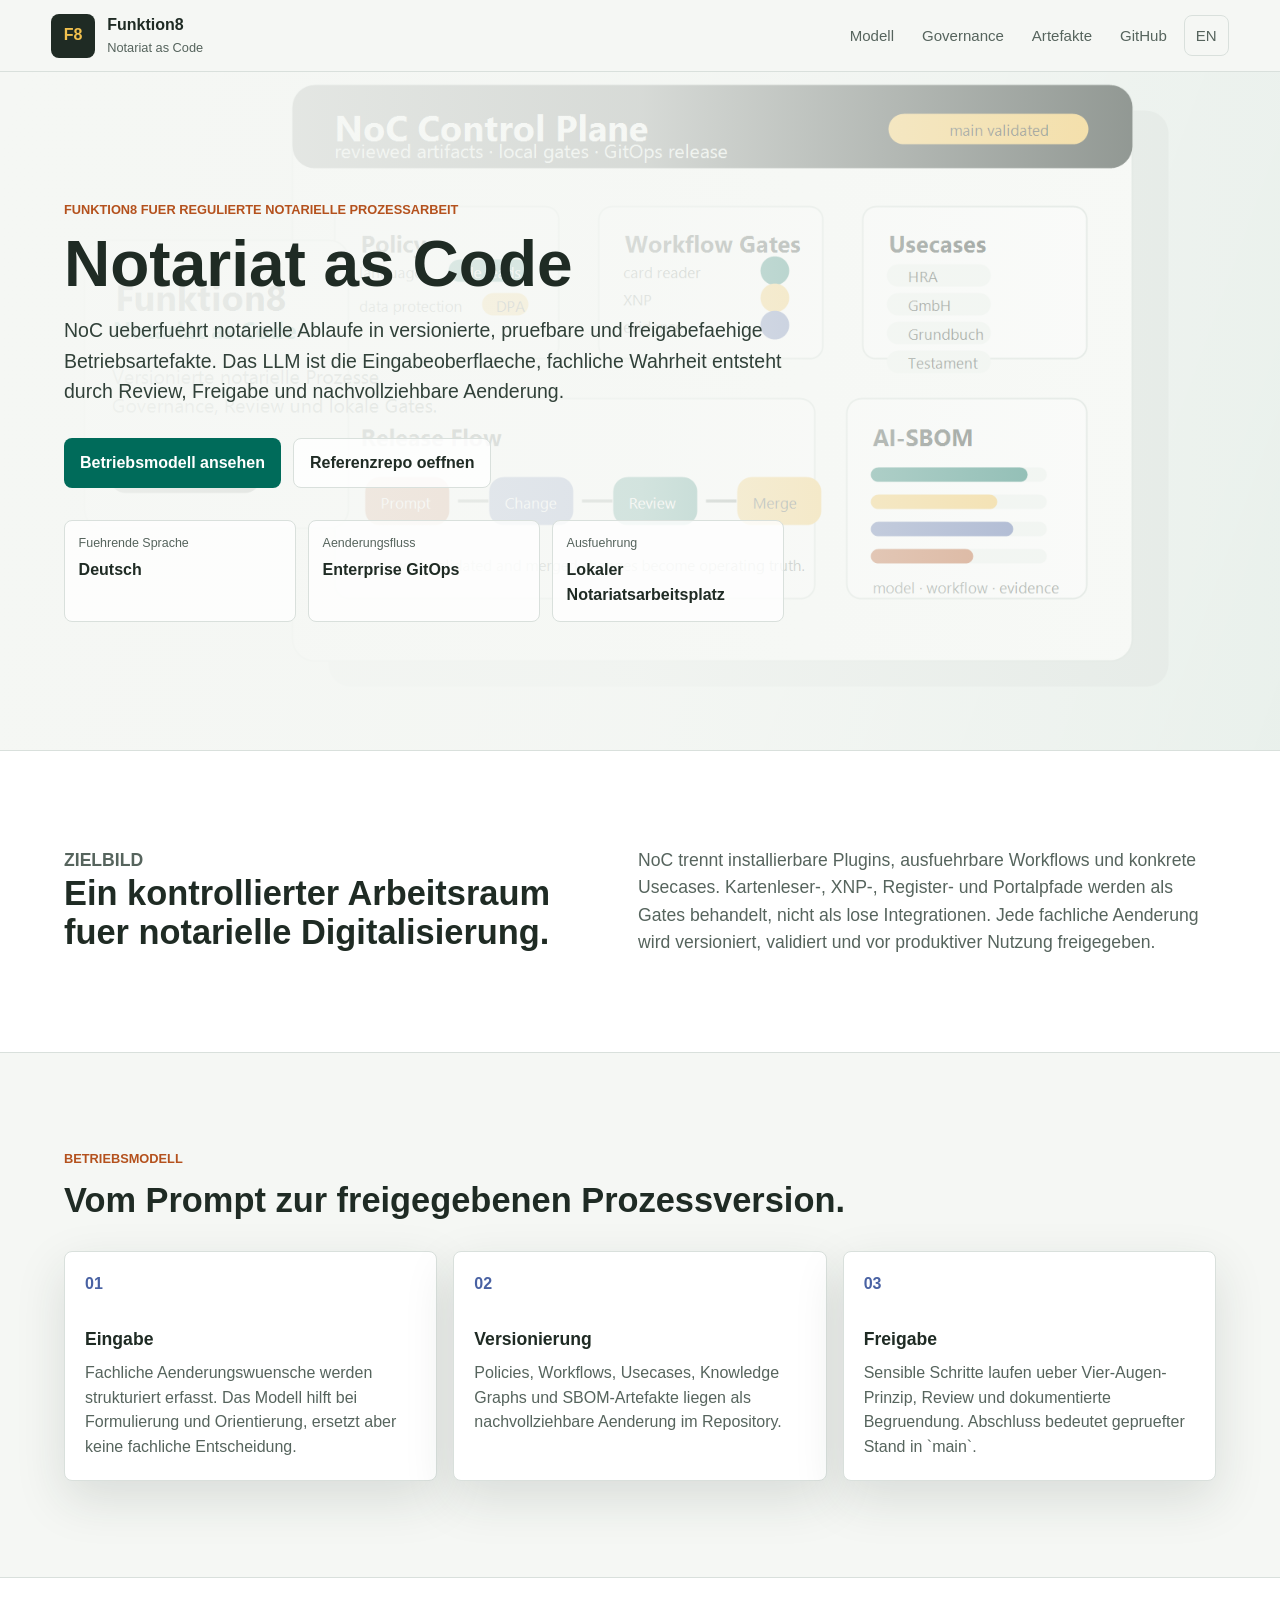
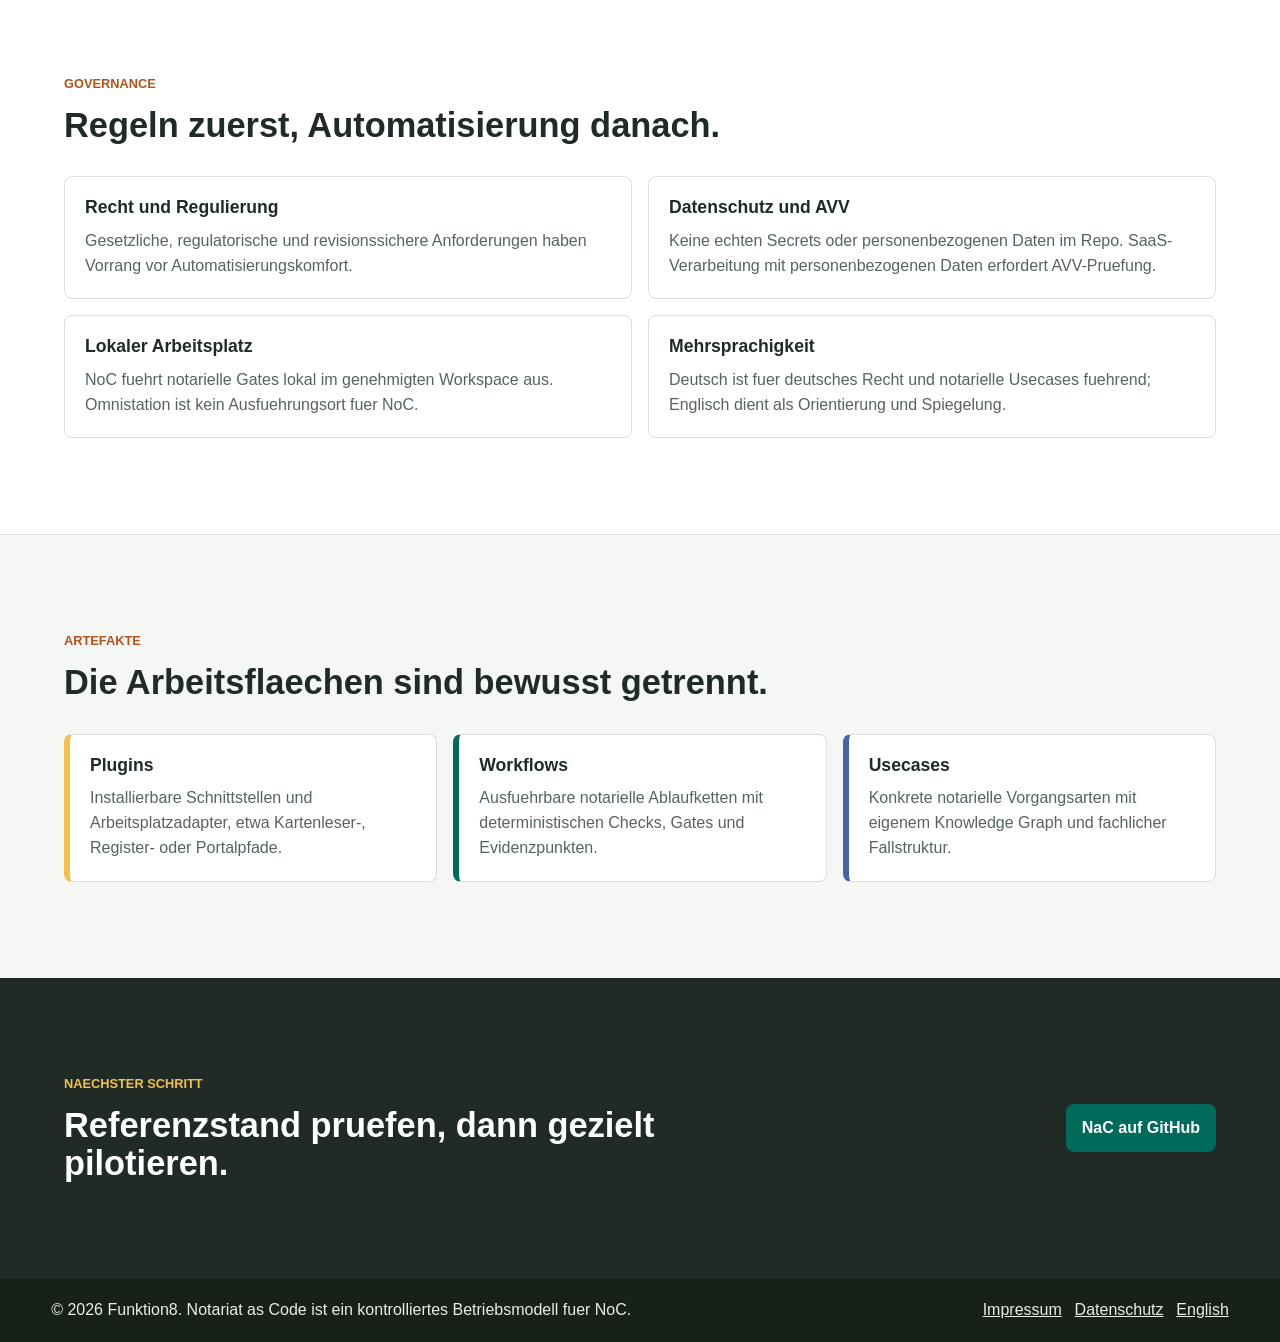
==== index.html @ 05cbd06b "Initial Funktion8 NaC website" ====
<!doctype html>
<html lang="de">
  <head>
    <meta charset="utf-8">
    <meta name="viewport" content="width=device-width, initial-scale=1">
    <title>Funktion8 | Notariat as Code</title>
    <meta name="description" content="Notariat as Code von Funktion8: versionierte notarielle Prozesse, Enterprise GitOps, Governance und lokale Arbeitsplatz-Gates fuer NoC.">
    <meta name="theme-color" content="#f5f7f4">
    <link rel="canonical" href="https://funktion8.de/">
    <link rel="alternate" hreflang="de" href="https://funktion8.de/">
    <link rel="alternate" hreflang="en" href="https://funktion8.de/en/">
    <link rel="icon" href="assets/favicon.svg" type="image/svg+xml">
    <link rel="stylesheet" href="assets/site.css">
    <script src="assets/site.js" defer></script>
  </head>
  <body>
    <a class="skip-link" href="#content">Zum Inhalt springen</a>
    <header class="site-header">
      <a class="brand" href="/" aria-label="Funktion8 Startseite">
        <span class="brand-mark" aria-hidden="true">F8</span>
        <span>
          <strong>Funktion8</strong>
          <small>Notariat as Code</small>
        </span>
      </a>
      <button class="nav-toggle" type="button" aria-label="Navigation oeffnen" aria-expanded="false" aria-controls="site-nav">☰</button>
      <nav class="site-nav" id="site-nav" aria-label="Hauptnavigation">
        <a href="#modell">Modell</a>
        <a href="#governance">Governance</a>
        <a href="#artefakte">Artefakte</a>
        <a href="https://github.com/ofunk/NaC">GitHub</a>
        <a class="language-link" href="en/" lang="en">EN</a>
      </nav>
    </header>

    <main id="content">
      <section class="hero" aria-labelledby="hero-title">
        <div class="hero-content">
          <p class="eyebrow">Funktion8 fuer regulierte notarielle Prozessarbeit</p>
          <h1 id="hero-title">Notariat as Code</h1>
          <p class="lead">NoC ueberfuehrt notarielle Ablaufe in versionierte, pruefbare und freigabefaehige Betriebsartefakte. Das LLM ist die Eingabeoberflaeche, fachliche Wahrheit entsteht durch Review, Freigabe und nachvollziehbare Aenderung.</p>
          <div class="hero-actions" aria-label="Primaere Aktionen">
            <a class="button primary" href="#modell">Betriebsmodell ansehen</a>
            <a class="button secondary" href="https://github.com/ofunk/NaC">Referenzrepo oeffnen</a>
          </div>
          <dl class="hero-facts" aria-label="NoC Kurzstatus">
            <div>
              <dt>Fuehrende Sprache</dt>
              <dd>Deutsch</dd>
            </div>
            <div>
              <dt>Aenderungsfluss</dt>
              <dd>Enterprise GitOps</dd>
            </div>
            <div>
              <dt>Ausfuehrung</dt>
              <dd>Lokaler Notariatsarbeitsplatz</dd>
            </div>
          </dl>
        </div>
      </section>

      <section class="band intro" aria-label="Positionierung">
        <div class="content-grid two">
          <div>
            <p class="section-kicker">Zielbild</p>
            <h2>Ein kontrollierter Arbeitsraum fuer notarielle Digitalisierung.</h2>
          </div>
          <p>NoC trennt installierbare Plugins, ausfuehrbare Workflows und konkrete Usecases. Kartenleser-, XNP-, Register- und Portalpfade werden als Gates behandelt, nicht als lose Integrationen. Jede fachliche Aenderung wird versioniert, validiert und vor produktiver Nutzung freigegeben.</p>
        </div>
      </section>

      <section class="section" id="modell" aria-labelledby="modell-title">
        <div class="section-heading">
          <p class="section-kicker">Betriebsmodell</p>
          <h2 id="modell-title">Vom Prompt zur freigegebenen Prozessversion.</h2>
        </div>
        <div class="card-grid">
          <article class="card">
            <span class="card-number">01</span>
            <h3>Eingabe</h3>
            <p>Fachliche Aenderungswuensche werden strukturiert erfasst. Das Modell hilft bei Formulierung und Orientierung, ersetzt aber keine fachliche Entscheidung.</p>
          </article>
          <article class="card">
            <span class="card-number">02</span>
            <h3>Versionierung</h3>
            <p>Policies, Workflows, Usecases, Knowledge Graphs und SBOM-Artefakte liegen als nachvollziehbare Aenderung im Repository.</p>
          </article>
          <article class="card">
            <span class="card-number">03</span>
            <h3>Freigabe</h3>
            <p>Sensible Schritte laufen ueber Vier-Augen-Prinzip, Review und dokumentierte Begruendung. Abschluss bedeutet gepruefter Stand in `main`.</p>
          </article>
        </div>
      </section>

      <section class="band" id="governance" aria-labelledby="governance-title">
        <div class="section-heading">
          <p class="section-kicker">Governance</p>
          <h2 id="governance-title">Regeln zuerst, Automatisierung danach.</h2>
        </div>
        <div class="governance-list">
          <div>
            <h3>Recht und Regulierung</h3>
            <p>Gesetzliche, regulatorische und revisionssichere Anforderungen haben Vorrang vor Automatisierungskomfort.</p>
          </div>
          <div>
            <h3>Datenschutz und AVV</h3>
            <p>Keine echten Secrets oder personenbezogenen Daten im Repo. SaaS-Verarbeitung mit personenbezogenen Daten erfordert AVV-Pruefung.</p>
          </div>
          <div>
            <h3>Lokaler Arbeitsplatz</h3>
            <p>NoC fuehrt notarielle Gates lokal im genehmigten Workspace aus. Omnistation ist kein Ausfuehrungsort fuer NoC.</p>
          </div>
          <div>
            <h3>Mehrsprachigkeit</h3>
            <p>Deutsch ist fuer deutsches Recht und notarielle Usecases fuehrend; Englisch dient als Orientierung und Spiegelung.</p>
          </div>
        </div>
      </section>

      <section class="section" id="artefakte" aria-labelledby="artefakte-title">
        <div class="section-heading">
          <p class="section-kicker">Artefakte</p>
          <h2 id="artefakte-title">Die Arbeitsflaechen sind bewusst getrennt.</h2>
        </div>
        <div class="artifact-layout">
          <article>
            <h3>Plugins</h3>
            <p>Installierbare Schnittstellen und Arbeitsplatzadapter, etwa Kartenleser-, Register- oder Portalpfade.</p>
          </article>
          <article>
            <h3>Workflows</h3>
            <p>Ausfuehrbare notarielle Ablaufketten mit deterministischen Checks, Gates und Evidenzpunkten.</p>
          </article>
          <article>
            <h3>Usecases</h3>
            <p>Konkrete notarielle Vorgangsarten mit eigenem Knowledge Graph und fachlicher Fallstruktur.</p>
          </article>
        </div>
      </section>

      <section class="cta-band" aria-labelledby="cta-title">
        <div>
          <p class="section-kicker">Naechster Schritt</p>
          <h2 id="cta-title">Referenzstand pruefen, dann gezielt pilotieren.</h2>
        </div>
        <a class="button primary" href="https://github.com/ofunk/NaC">NaC auf GitHub</a>
      </section>
    </main>

    <footer class="site-footer">
      <p>© 2026 Funktion8. Notariat as Code ist ein kontrolliertes Betriebsmodell fuer NoC.</p>
      <nav aria-label="Footer Navigation">
        <a href="impressum.html">Impressum</a>
        <a href="datenschutz.html">Datenschutz</a>
        <a href="en/" lang="en">English</a>
      </nav>
    </footer>
  </body>
</html>
---- assets/site.css ----
:root {
  --ink: #1f2b24;
  --muted: #56645d;
  --paper: #f5f7f4;
  --surface: #ffffff;
  --line: #d9e0dc;
  --green: #006b5a;
  --green-dark: #06483f;
  --gold: #f2c14e;
  --copper: #b4511d;
  --blue: #4962a3;
  --shadow: 0 18px 50px rgba(31, 43, 36, 0.13);
}

* {
  box-sizing: border-box;
}

html {
  scroll-behavior: smooth;
}

body {
  margin: 0;
  background: var(--paper);
  color: var(--ink);
  font-family: Arial, Helvetica, sans-serif;
  line-height: 1.55;
}

a {
  color: inherit;
}

.skip-link {
  background: var(--ink);
  color: var(--surface);
  left: 1rem;
  padding: 0.5rem 0.75rem;
  position: fixed;
  top: -4rem;
  z-index: 20;
}

.skip-link:focus {
  top: 1rem;
}

.site-header {
  align-items: center;
  background: rgba(245, 247, 244, 0.94);
  border-bottom: 1px solid var(--line);
  display: flex;
  gap: 1rem;
  justify-content: space-between;
  min-height: 72px;
  padding: 0.75rem clamp(1rem, 4vw, 4rem);
  position: sticky;
  top: 0;
  z-index: 10;
}

.brand {
  align-items: center;
  display: inline-flex;
  gap: 0.75rem;
  min-width: 0;
  text-decoration: none;
}

.brand-mark {
  align-items: center;
  background: var(--ink);
  border-radius: 8px;
  color: var(--gold);
  display: inline-flex;
  flex: 0 0 44px;
  font-weight: 700;
  height: 44px;
  justify-content: center;
  width: 44px;
}

.brand strong,
.brand small {
  display: block;
}

.brand strong {
  font-size: 1rem;
}

.brand small {
  color: var(--muted);
  font-size: 0.8rem;
}

.site-nav {
  align-items: center;
  display: flex;
  gap: 0.35rem;
}

.site-nav a {
  border-radius: 8px;
  color: var(--muted);
  font-size: 0.94rem;
  padding: 0.5rem 0.7rem;
  text-decoration: none;
}

.site-nav a:hover,
.site-nav a:focus-visible {
  background: #e8eee9;
  color: var(--ink);
}

.language-link {
  border: 1px solid var(--line);
}

.nav-toggle {
  align-items: center;
  background: var(--surface);
  border: 1px solid var(--line);
  border-radius: 8px;
  color: var(--ink);
  display: none;
  font-size: 1.3rem;
  height: 42px;
  justify-content: center;
  width: 42px;
}

.hero {
  align-items: center;
  background:
    linear-gradient(90deg, rgba(245, 247, 244, 0.97) 0%, rgba(245, 247, 244, 0.86) 50%, rgba(245, 247, 244, 0.44) 100%),
    url("nac-control-plane.png");
  background-position: center;
  background-size: cover;
  display: flex;
  min-height: 72vh;
  padding: clamp(4rem, 10vw, 8rem) clamp(1rem, 5vw, 5rem);
}

.hero-content {
  max-width: 780px;
}

.eyebrow,
.section-kicker {
  color: var(--copper);
  font-size: 0.8rem;
  font-weight: 700;
  letter-spacing: 0;
  margin: 0 0 0.75rem;
  text-transform: uppercase;
}

h1,
h2,
h3,
p {
  overflow-wrap: anywhere;
}

h1 {
  font-size: 4rem;
  line-height: 1;
  margin: 0 0 1rem;
}

h2 {
  font-size: 2.15rem;
  line-height: 1.12;
  margin: 0;
}

h3 {
  font-size: 1.1rem;
  line-height: 1.2;
  margin: 0 0 0.65rem;
}

.lead {
  color: #314139;
  font-size: 1.22rem;
  max-width: 720px;
}

.hero-actions {
  display: flex;
  flex-wrap: wrap;
  gap: 0.75rem;
  margin: 2rem 0;
}

.button {
  align-items: center;
  border-radius: 8px;
  display: inline-flex;
  font-weight: 700;
  justify-content: center;
  min-height: 46px;
  padding: 0.72rem 1rem;
  text-decoration: none;
}

.button.primary {
  background: var(--green);
  color: var(--surface);
}

.button.primary:hover,
.button.primary:focus-visible {
  background: var(--green-dark);
}

.button.secondary {
  background: rgba(255, 255, 255, 0.82);
  border: 1px solid var(--line);
  color: var(--ink);
}

.hero-facts {
  display: grid;
  gap: 0.75rem;
  grid-template-columns: repeat(3, minmax(0, 1fr));
  margin: 0;
  max-width: 720px;
}

.hero-facts div {
  background: rgba(255, 255, 255, 0.78);
  border: 1px solid var(--line);
  border-radius: 8px;
  padding: 0.85rem;
}

.hero-facts dt {
  color: var(--muted);
  font-size: 0.78rem;
  margin-bottom: 0.25rem;
}

.hero-facts dd {
  font-weight: 700;
  margin: 0;
}

.band,
.section,
.cta-band,
.legal-page {
  padding: clamp(3rem, 8vw, 6rem) clamp(1rem, 5vw, 5rem);
}

.band {
  background: var(--surface);
  border-block: 1px solid var(--line);
}

.content-grid.two {
  align-items: start;
  display: grid;
  gap: clamp(1.5rem, 4vw, 4rem);
  grid-template-columns: minmax(0, 0.95fr) minmax(0, 1.05fr);
  margin: 0 auto;
  max-width: 1180px;
}

.content-grid p {
  color: var(--muted);
  font-size: 1.1rem;
  margin: 0;
}

.section-heading {
  margin: 0 auto 2rem;
  max-width: 1180px;
}

.card-grid,
.artifact-layout,
.governance-list {
  display: grid;
  gap: 1rem;
  margin: 0 auto;
  max-width: 1180px;
}

.card-grid {
  grid-template-columns: repeat(3, minmax(0, 1fr));
}

.card,
.artifact-layout article,
.governance-list div,
.legal-box {
  background: var(--surface);
  border: 1px solid var(--line);
  border-radius: 8px;
  padding: 1.25rem;
}

.card {
  box-shadow: var(--shadow);
}

.card-number {
  color: var(--blue);
  display: inline-block;
  font-weight: 700;
  margin-bottom: 2rem;
}

.card p,
.artifact-layout p,
.governance-list p,
.legal-page p {
  color: var(--muted);
  margin: 0;
}

.governance-list {
  grid-template-columns: repeat(2, minmax(0, 1fr));
}

.artifact-layout {
  grid-template-columns: repeat(3, minmax(0, 1fr));
}

.artifact-layout article {
  border-left: 6px solid var(--gold);
}

.artifact-layout article:nth-child(2) {
  border-left-color: var(--green);
}

.artifact-layout article:nth-child(3) {
  border-left-color: var(--blue);
}

.cta-band {
  align-items: center;
  background: var(--ink);
  color: var(--surface);
  display: flex;
  gap: 1.5rem;
  justify-content: space-between;
}

.cta-band .section-kicker {
  color: var(--gold);
}

.cta-band h2 {
  max-width: 720px;
}

.site-footer {
  align-items: center;
  background: #172019;
  color: #e8eee9;
  display: flex;
  gap: 1rem;
  justify-content: space-between;
  padding: 1.2rem clamp(1rem, 4vw, 4rem);
}

.site-footer p {
  margin: 0;
}

.site-footer nav {
  display: flex;
  flex-wrap: wrap;
  gap: 0.8rem;
}

.site-footer a {
  color: #e8eee9;
}

.legal-page {
  margin: 0 auto;
  max-width: 900px;
}

.legal-page h1 {
  font-size: 2.7rem;
}

.legal-page h2 {
  font-size: 1.25rem;
  margin-bottom: 0.5rem;
}

.legal-box {
  margin: 1rem 0;
}

.text-link {
  color: var(--green);
  font-weight: 700;
}

.not-found {
  align-items: flex-start;
  display: flex;
  flex-direction: column;
  justify-content: center;
  min-height: 100vh;
  padding: clamp(2rem, 8vw, 6rem);
}

.not-found h1 {
  font-size: 3rem;
}

@media (max-width: 860px) {
  .site-header {
    align-items: flex-start;
  }

  .nav-toggle {
    display: inline-flex;
  }

  .site-nav {
    background: var(--paper);
    border-bottom: 1px solid var(--line);
    display: none;
    flex-direction: column;
    left: 0;
    padding: 0.75rem 1rem 1rem;
    position: absolute;
    right: 0;
    top: 72px;
  }

  .site-nav.open {
    display: flex;
  }

  .site-nav a {
    width: 100%;
  }

  .hero {
    background:
      linear-gradient(180deg, rgba(245, 247, 244, 0.98) 0%, rgba(245, 247, 244, 0.89) 62%, rgba(245, 247, 244, 0.66) 100%),
      url("nac-control-plane.png");
    background-position: center;
    min-height: 70vh;
  }

  h1 {
    font-size: 3rem;
  }

  h2 {
    font-size: 1.85rem;
  }

  .hero-facts,
  .content-grid.two,
  .card-grid,
  .governance-list,
  .artifact-layout {
    grid-template-columns: 1fr;
  }

  .cta-band,
  .site-footer {
    align-items: flex-start;
    flex-direction: column;
  }
}

@media (max-width: 520px) {
  .brand small {
    display: none;
  }

  h1 {
    font-size: 2.35rem;
  }

  .lead {
    font-size: 1.05rem;
  }

  .button {
    width: 100%;
  }
}
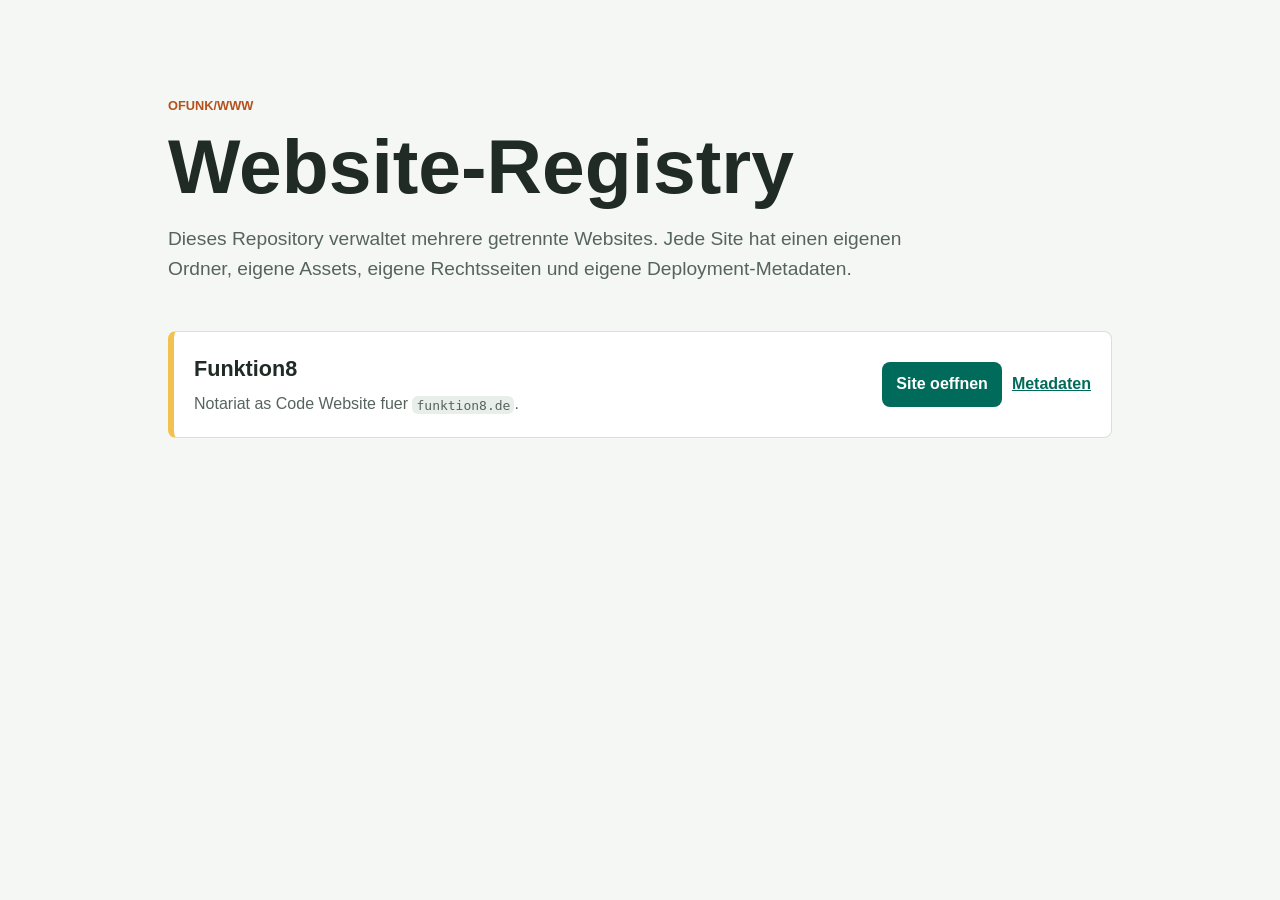
==== commit 2b7e5658: "Restructure www for multiple sites" ====
--- a/index.html
+++ b/index.html
@@ -3,159 +3,139 @@
   <head>
     <meta charset="utf-8">
     <meta name="viewport" content="width=device-width, initial-scale=1">
-    <title>Funktion8 | Notariat as Code</title>
-    <meta name="description" content="Notariat as Code von Funktion8: versionierte notarielle Prozesse, Enterprise GitOps, Governance und lokale Arbeitsplatz-Gates fuer NoC.">
-    <meta name="theme-color" content="#f5f7f4">
-    <link rel="canonical" href="https://funktion8.de/">
-    <link rel="alternate" hreflang="de" href="https://funktion8.de/">
-    <link rel="alternate" hreflang="en" href="https://funktion8.de/en/">
-    <link rel="icon" href="assets/favicon.svg" type="image/svg+xml">
-    <link rel="stylesheet" href="assets/site.css">
-    <script src="assets/site.js" defer></script>
+    <title>www | Website-Registry</title>
+    <meta name="description" content="Zentrales Website-Repository fuer Funktion8 und weitere getrennt gepflegte Websites.">
+    <style>
+      :root {
+        --ink: #1f2b24;
+        --muted: #56645d;
+        --paper: #f5f7f4;
+        --surface: #ffffff;
+        --line: #d9e0dc;
+        --green: #006b5a;
+        --gold: #f2c14e;
+      }
+
+      * {
+        box-sizing: border-box;
+      }
+
+      body {
+        background: var(--paper);
+        color: var(--ink);
+        font-family: Arial, Helvetica, sans-serif;
+        line-height: 1.55;
+        margin: 0;
+      }
+
+      main {
+        margin: 0 auto;
+        max-width: 1040px;
+        padding: clamp(2rem, 8vw, 6rem) clamp(1rem, 4vw, 3rem);
+      }
+
+      .kicker {
+        color: #b4511d;
+        font-size: 0.8rem;
+        font-weight: 700;
+        letter-spacing: 0;
+        margin: 0 0 0.75rem;
+        text-transform: uppercase;
+      }
+
+      h1 {
+        font-size: clamp(2.3rem, 6vw, 4.8rem);
+        line-height: 1;
+        margin: 0 0 1rem;
+      }
+
+      .lead {
+        color: var(--muted);
+        font-size: 1.2rem;
+        max-width: 760px;
+      }
+
+      .site-list {
+        display: grid;
+        gap: 1rem;
+        margin-top: 3rem;
+      }
+
+      .site-card {
+        background: var(--surface);
+        border: 1px solid var(--line);
+        border-left: 6px solid var(--gold);
+        border-radius: 8px;
+        display: grid;
+        gap: 1rem;
+        grid-template-columns: minmax(0, 1fr) auto;
+        padding: 1.25rem;
+      }
+
+      .site-card h2 {
+        font-size: 1.35rem;
+        margin: 0 0 0.4rem;
+      }
+
+      .site-card p {
+        color: var(--muted);
+        margin: 0;
+      }
+
+      .actions {
+        align-items: center;
+        display: flex;
+        flex-wrap: wrap;
+        gap: 0.6rem;
+      }
+
+      a {
+        color: var(--green);
+        font-weight: 700;
+      }
+
+      .button {
+        align-items: center;
+        background: var(--green);
+        border-radius: 8px;
+        color: var(--surface);
+        display: inline-flex;
+        min-height: 42px;
+        padding: 0.65rem 0.9rem;
+        text-decoration: none;
+      }
+
+      code {
+        background: #e8eee9;
+        border-radius: 6px;
+        padding: 0.1rem 0.25rem;
+      }
+
+      @media (max-width: 680px) {
+        .site-card {
+          grid-template-columns: 1fr;
+        }
+      }
+    </style>
   </head>
   <body>
-    <a class="skip-link" href="#content">Zum Inhalt springen</a>
-    <header class="site-header">
-      <a class="brand" href="/" aria-label="Funktion8 Startseite">
-        <span class="brand-mark" aria-hidden="true">F8</span>
-        <span>
-          <strong>Funktion8</strong>
-          <small>Notariat as Code</small>
-        </span>
-      </a>
-      <button class="nav-toggle" type="button" aria-label="Navigation oeffnen" aria-expanded="false" aria-controls="site-nav">☰</button>
-      <nav class="site-nav" id="site-nav" aria-label="Hauptnavigation">
-        <a href="#modell">Modell</a>
-        <a href="#governance">Governance</a>
-        <a href="#artefakte">Artefakte</a>
-        <a href="https://github.com/ofunk/NaC">GitHub</a>
-        <a class="language-link" href="en/" lang="en">EN</a>
-      </nav>
-    </header>
+    <main>
+      <p class="kicker">ofunk/www</p>
+      <h1>Website-Registry</h1>
+      <p class="lead">Dieses Repository verwaltet mehrere getrennte Websites. Jede Site hat einen eigenen Ordner, eigene Assets, eigene Rechtsseiten und eigene Deployment-Metadaten.</p>
 
-    <main id="content">
-      <section class="hero" aria-labelledby="hero-title">
-        <div class="hero-content">
-          <p class="eyebrow">Funktion8 fuer regulierte notarielle Prozessarbeit</p>
-          <h1 id="hero-title">Notariat as Code</h1>
-          <p class="lead">NoC ueberfuehrt notarielle Ablaufe in versionierte, pruefbare und freigabefaehige Betriebsartefakte. Das LLM ist die Eingabeoberflaeche, fachliche Wahrheit entsteht durch Review, Freigabe und nachvollziehbare Aenderung.</p>
-          <div class="hero-actions" aria-label="Primaere Aktionen">
-            <a class="button primary" href="#modell">Betriebsmodell ansehen</a>
-            <a class="button secondary" href="https://github.com/ofunk/NaC">Referenzrepo oeffnen</a>
+      <section class="site-list" aria-label="Sites">
+        <article class="site-card">
+          <div>
+            <h2>Funktion8</h2>
+            <p>Notariat as Code Website fuer <code>funktion8.de</code>.</p>
           </div>
-          <dl class="hero-facts" aria-label="NoC Kurzstatus">
-            <div>
-              <dt>Fuehrende Sprache</dt>
-              <dd>Deutsch</dd>
-            </div>
-            <div>
-              <dt>Aenderungsfluss</dt>
-              <dd>Enterprise GitOps</dd>
-            </div>
-            <div>
-              <dt>Ausfuehrung</dt>
-              <dd>Lokaler Notariatsarbeitsplatz</dd>
-            </div>
-          </dl>
-        </div>
-      </section>
-
-      <section class="band intro" aria-label="Positionierung">
-        <div class="content-grid two">
-          <div>
-            <p class="section-kicker">Zielbild</p>
-            <h2>Ein kontrollierter Arbeitsraum fuer notarielle Digitalisierung.</h2>
+          <div class="actions">
+            <a class="button" href="funktion8/">Site oeffnen</a>
+            <a href="funktion8/site.json">Metadaten</a>
           </div>
-          <p>NoC trennt installierbare Plugins, ausfuehrbare Workflows und konkrete Usecases. Kartenleser-, XNP-, Register- und Portalpfade werden als Gates behandelt, nicht als lose Integrationen. Jede fachliche Aenderung wird versioniert, validiert und vor produktiver Nutzung freigegeben.</p>
-        </div>
-      </section>
-
-      <section class="section" id="modell" aria-labelledby="modell-title">
-        <div class="section-heading">
-          <p class="section-kicker">Betriebsmodell</p>
-          <h2 id="modell-title">Vom Prompt zur freigegebenen Prozessversion.</h2>
-        </div>
-        <div class="card-grid">
-          <article class="card">
-            <span class="card-number">01</span>
-            <h3>Eingabe</h3>
-            <p>Fachliche Aenderungswuensche werden strukturiert erfasst. Das Modell hilft bei Formulierung und Orientierung, ersetzt aber keine fachliche Entscheidung.</p>
-          </article>
-          <article class="card">
-            <span class="card-number">02</span>
-            <h3>Versionierung</h3>
-            <p>Policies, Workflows, Usecases, Knowledge Graphs und SBOM-Artefakte liegen als nachvollziehbare Aenderung im Repository.</p>
-          </article>
-          <article class="card">
-            <span class="card-number">03</span>
-            <h3>Freigabe</h3>
-            <p>Sensible Schritte laufen ueber Vier-Augen-Prinzip, Review und dokumentierte Begruendung. Abschluss bedeutet gepruefter Stand in `main`.</p>
-          </article>
-        </div>
-      </section>
-
-      <section class="band" id="governance" aria-labelledby="governance-title">
-        <div class="section-heading">
-          <p class="section-kicker">Governance</p>
-          <h2 id="governance-title">Regeln zuerst, Automatisierung danach.</h2>
-        </div>
-        <div class="governance-list">
-          <div>
-            <h3>Recht und Regulierung</h3>
-            <p>Gesetzliche, regulatorische und revisionssichere Anforderungen haben Vorrang vor Automatisierungskomfort.</p>
-          </div>
-          <div>
-            <h3>Datenschutz und AVV</h3>
-            <p>Keine echten Secrets oder personenbezogenen Daten im Repo. SaaS-Verarbeitung mit personenbezogenen Daten erfordert AVV-Pruefung.</p>
-          </div>
-          <div>
-            <h3>Lokaler Arbeitsplatz</h3>
-            <p>NoC fuehrt notarielle Gates lokal im genehmigten Workspace aus. Omnistation ist kein Ausfuehrungsort fuer NoC.</p>
-          </div>
-          <div>
-            <h3>Mehrsprachigkeit</h3>
-            <p>Deutsch ist fuer deutsches Recht und notarielle Usecases fuehrend; Englisch dient als Orientierung und Spiegelung.</p>
-          </div>
-        </div>
-      </section>
-
-      <section class="section" id="artefakte" aria-labelledby="artefakte-title">
-        <div class="section-heading">
-          <p class="section-kicker">Artefakte</p>
-          <h2 id="artefakte-title">Die Arbeitsflaechen sind bewusst getrennt.</h2>
-        </div>
-        <div class="artifact-layout">
-          <article>
-            <h3>Plugins</h3>
-            <p>Installierbare Schnittstellen und Arbeitsplatzadapter, etwa Kartenleser-, Register- oder Portalpfade.</p>
-          </article>
-          <article>
-            <h3>Workflows</h3>
-            <p>Ausfuehrbare notarielle Ablaufketten mit deterministischen Checks, Gates und Evidenzpunkten.</p>
-          </article>
-          <article>
-            <h3>Usecases</h3>
-            <p>Konkrete notarielle Vorgangsarten mit eigenem Knowledge Graph und fachlicher Fallstruktur.</p>
-          </article>
-        </div>
-      </section>
-
-      <section class="cta-band" aria-labelledby="cta-title">
-        <div>
-          <p class="section-kicker">Naechster Schritt</p>
-          <h2 id="cta-title">Referenzstand pruefen, dann gezielt pilotieren.</h2>
-        </div>
-        <a class="button primary" href="https://github.com/ofunk/NaC">NaC auf GitHub</a>
+        </article>
       </section>
     </main>
-
-    <footer class="site-footer">
-      <p>© 2026 Funktion8. Notariat as Code ist ein kontrolliertes Betriebsmodell fuer NoC.</p>
-      <nav aria-label="Footer Navigation">
-        <a href="impressum.html">Impressum</a>
-        <a href="datenschutz.html">Datenschutz</a>
-        <a href="en/" lang="en">English</a>
-      </nav>
-    </footer>
   </body>
 </html>
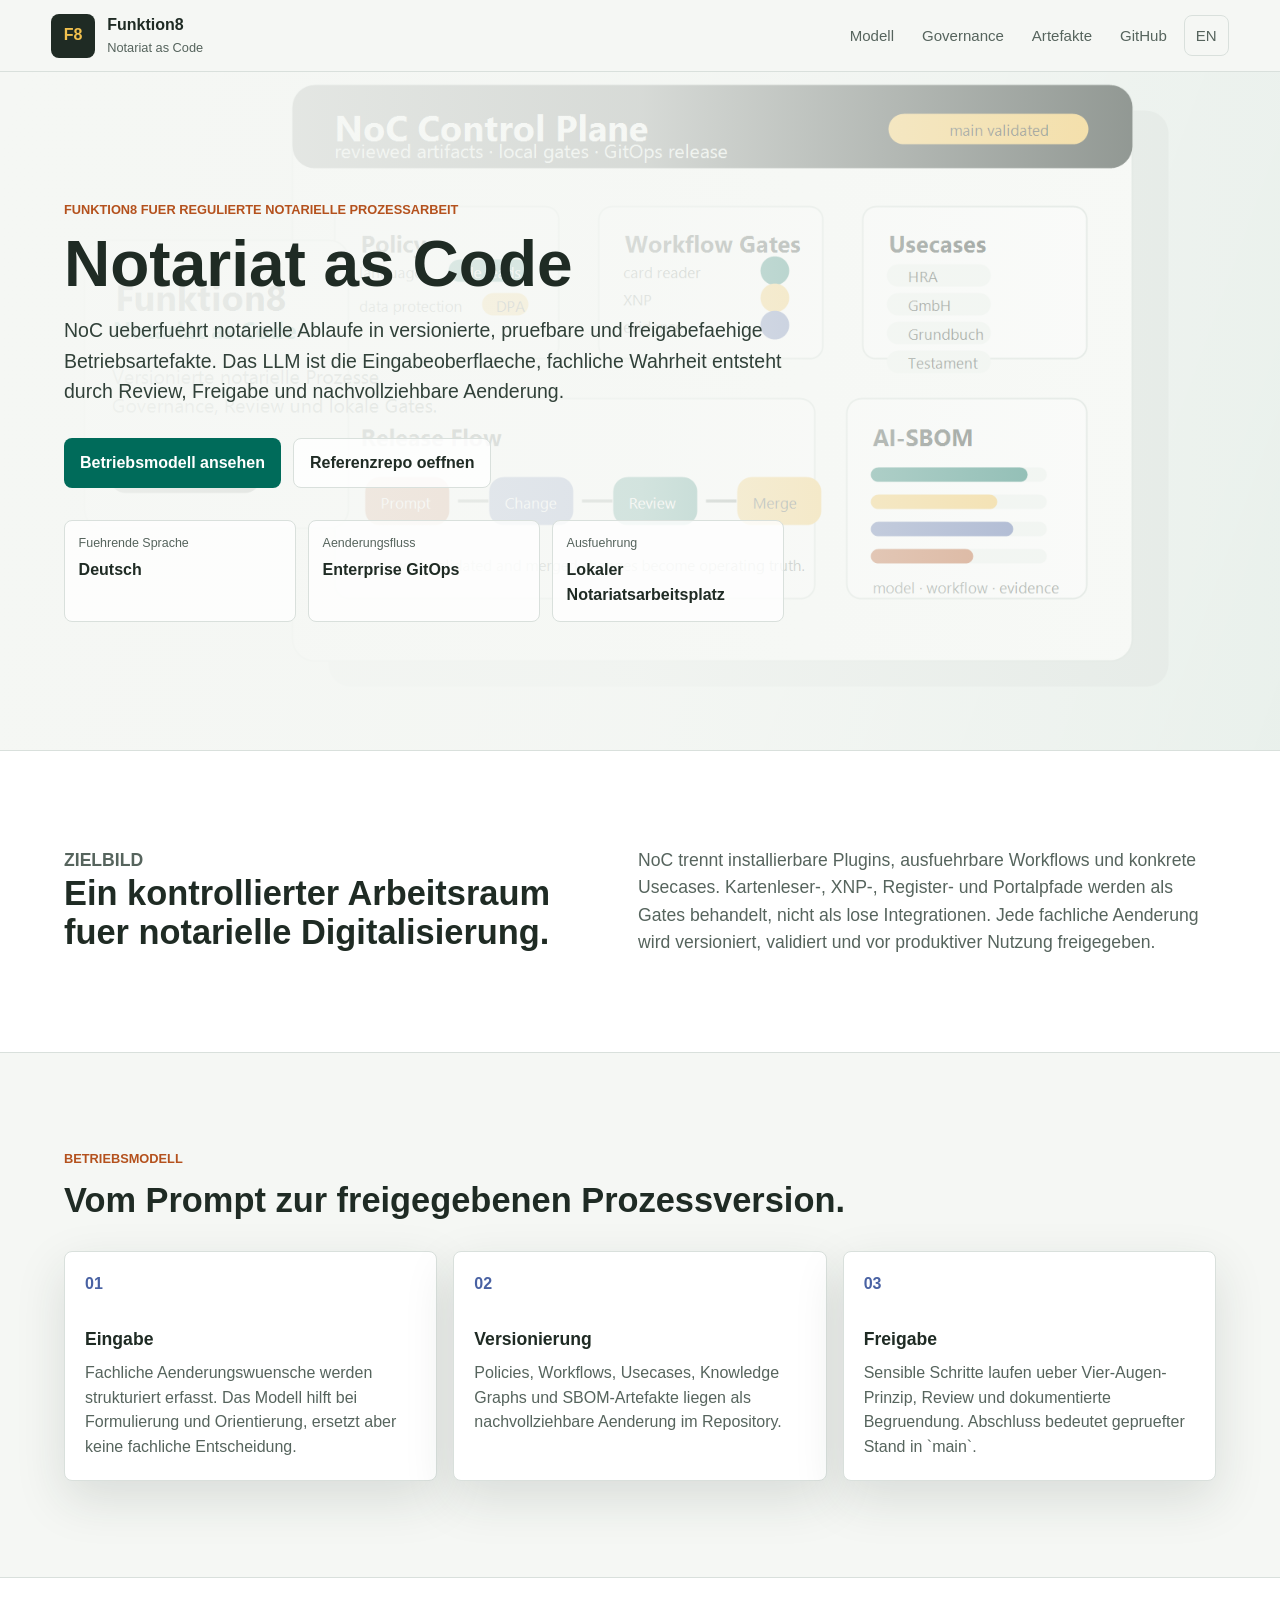
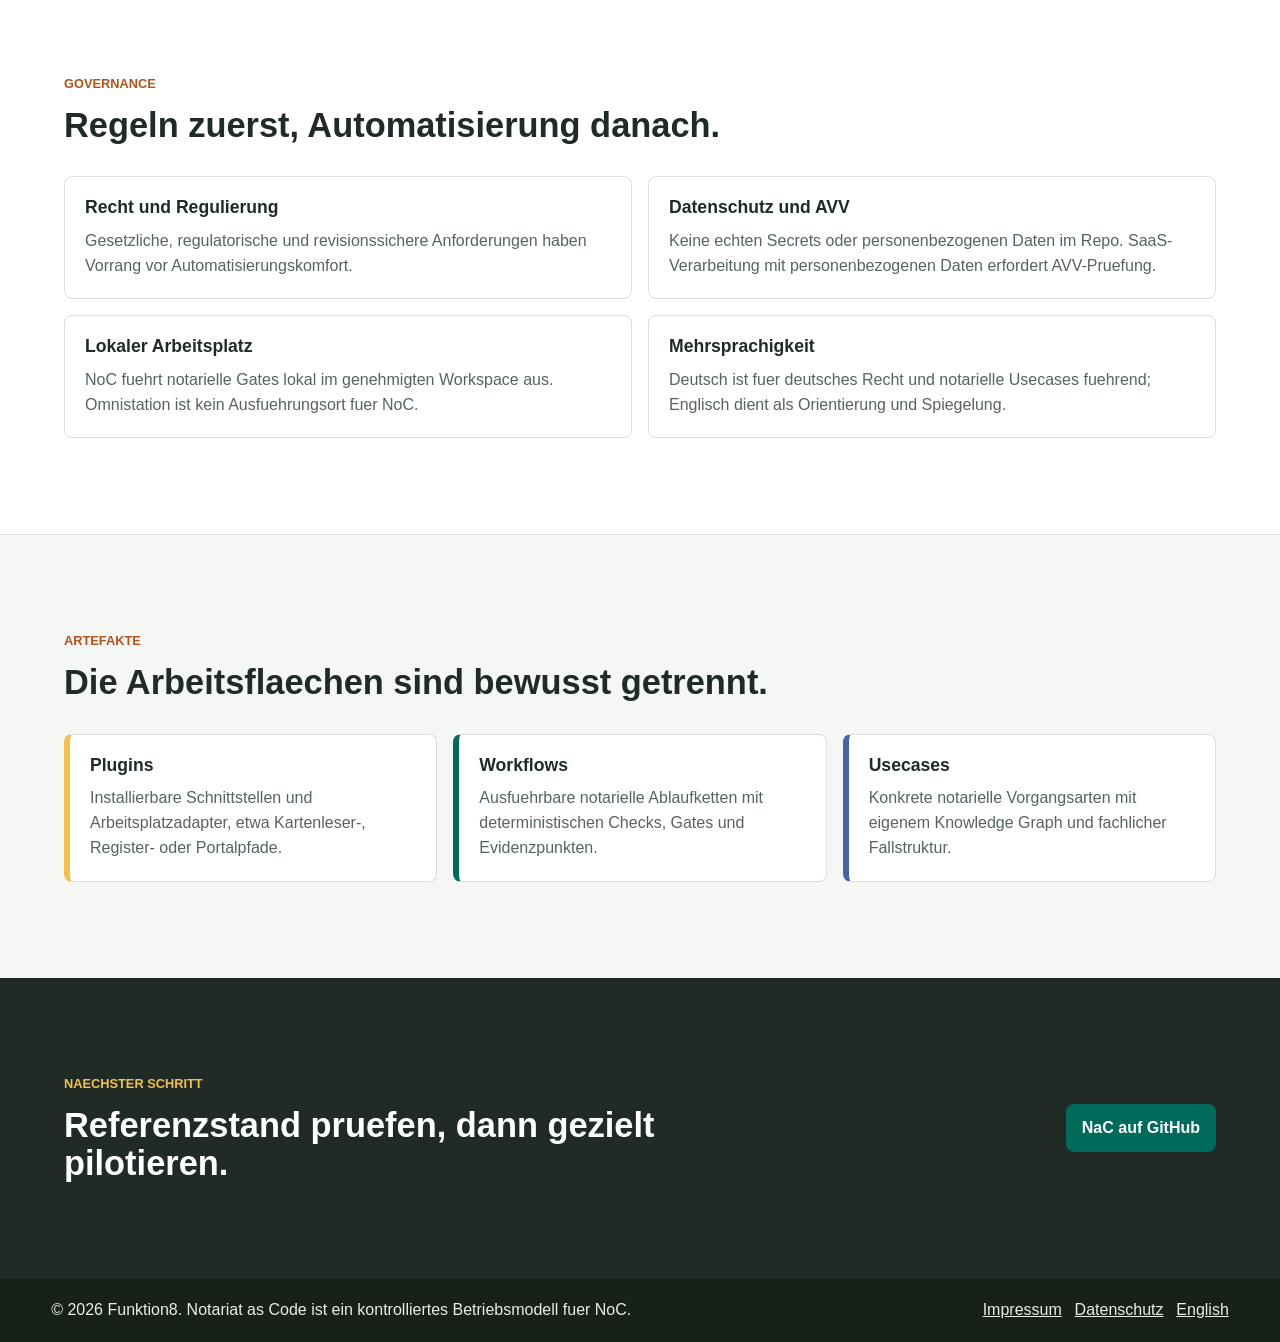
==== commit ad653e5c: "Move Funktion8 site to repository root" ====
--- a/index.html
+++ b/index.html
@@ -3,139 +3,159 @@
   <head>
     <meta charset="utf-8">
     <meta name="viewport" content="width=device-width, initial-scale=1">
-    <title>www | Website-Registry</title>
-    <meta name="description" content="Zentrales Website-Repository fuer Funktion8 und weitere getrennt gepflegte Websites.">
-    <style>
-      :root {
-        --ink: #1f2b24;
-        --muted: #56645d;
-        --paper: #f5f7f4;
-        --surface: #ffffff;
-        --line: #d9e0dc;
-        --green: #006b5a;
-        --gold: #f2c14e;
-      }
-
-      * {
-        box-sizing: border-box;
-      }
-
-      body {
-        background: var(--paper);
-        color: var(--ink);
-        font-family: Arial, Helvetica, sans-serif;
-        line-height: 1.55;
-        margin: 0;
-      }
-
-      main {
-        margin: 0 auto;
-        max-width: 1040px;
-        padding: clamp(2rem, 8vw, 6rem) clamp(1rem, 4vw, 3rem);
-      }
-
-      .kicker {
-        color: #b4511d;
-        font-size: 0.8rem;
-        font-weight: 700;
-        letter-spacing: 0;
-        margin: 0 0 0.75rem;
-        text-transform: uppercase;
-      }
-
-      h1 {
-        font-size: clamp(2.3rem, 6vw, 4.8rem);
-        line-height: 1;
-        margin: 0 0 1rem;
-      }
-
-      .lead {
-        color: var(--muted);
-        font-size: 1.2rem;
-        max-width: 760px;
-      }
-
-      .site-list {
-        display: grid;
-        gap: 1rem;
-        margin-top: 3rem;
-      }
-
-      .site-card {
-        background: var(--surface);
-        border: 1px solid var(--line);
-        border-left: 6px solid var(--gold);
-        border-radius: 8px;
-        display: grid;
-        gap: 1rem;
-        grid-template-columns: minmax(0, 1fr) auto;
-        padding: 1.25rem;
-      }
-
-      .site-card h2 {
-        font-size: 1.35rem;
-        margin: 0 0 0.4rem;
-      }
-
-      .site-card p {
-        color: var(--muted);
-        margin: 0;
-      }
-
-      .actions {
-        align-items: center;
-        display: flex;
-        flex-wrap: wrap;
-        gap: 0.6rem;
-      }
-
-      a {
-        color: var(--green);
-        font-weight: 700;
-      }
-
-      .button {
-        align-items: center;
-        background: var(--green);
-        border-radius: 8px;
-        color: var(--surface);
-        display: inline-flex;
-        min-height: 42px;
-        padding: 0.65rem 0.9rem;
-        text-decoration: none;
-      }
-
-      code {
-        background: #e8eee9;
-        border-radius: 6px;
-        padding: 0.1rem 0.25rem;
-      }
-
-      @media (max-width: 680px) {
-        .site-card {
-          grid-template-columns: 1fr;
-        }
-      }
-    </style>
+    <title>Funktion8 | Notariat as Code</title>
+    <meta name="description" content="Notariat as Code von Funktion8: versionierte notarielle Prozesse, Enterprise GitOps, Governance und lokale Arbeitsplatz-Gates fuer NoC.">
+    <meta name="theme-color" content="#f5f7f4">
+    <link rel="canonical" href="https://funktion8.de/">
+    <link rel="alternate" hreflang="de" href="https://funktion8.de/">
+    <link rel="alternate" hreflang="en" href="https://funktion8.de/en/">
+    <link rel="icon" href="assets/favicon.svg" type="image/svg+xml">
+    <link rel="stylesheet" href="assets/site.css">
+    <script src="assets/site.js" defer></script>
   </head>
   <body>
-    <main>
-      <p class="kicker">ofunk/www</p>
-      <h1>Website-Registry</h1>
-      <p class="lead">Dieses Repository verwaltet mehrere getrennte Websites. Jede Site hat einen eigenen Ordner, eigene Assets, eigene Rechtsseiten und eigene Deployment-Metadaten.</p>
+    <a class="skip-link" href="#content">Zum Inhalt springen</a>
+    <header class="site-header">
+      <a class="brand" href="./" aria-label="Funktion8 Startseite">
+        <span class="brand-mark" aria-hidden="true">F8</span>
+        <span>
+          <strong>Funktion8</strong>
+          <small>Notariat as Code</small>
+        </span>
+      </a>
+      <button class="nav-toggle" type="button" aria-label="Navigation oeffnen" aria-expanded="false" aria-controls="site-nav">☰</button>
+      <nav class="site-nav" id="site-nav" aria-label="Hauptnavigation">
+        <a href="#modell">Modell</a>
+        <a href="#governance">Governance</a>
+        <a href="#artefakte">Artefakte</a>
+        <a href="https://github.com/ofunk/NaC">GitHub</a>
+        <a class="language-link" href="en/" lang="en">EN</a>
+      </nav>
+    </header>
 
-      <section class="site-list" aria-label="Sites">
-        <article class="site-card">
+    <main id="content">
+      <section class="hero" aria-labelledby="hero-title">
+        <div class="hero-content">
+          <p class="eyebrow">Funktion8 fuer regulierte notarielle Prozessarbeit</p>
+          <h1 id="hero-title">Notariat as Code</h1>
+          <p class="lead">NoC ueberfuehrt notarielle Ablaufe in versionierte, pruefbare und freigabefaehige Betriebsartefakte. Das LLM ist die Eingabeoberflaeche, fachliche Wahrheit entsteht durch Review, Freigabe und nachvollziehbare Aenderung.</p>
+          <div class="hero-actions" aria-label="Primaere Aktionen">
+            <a class="button primary" href="#modell">Betriebsmodell ansehen</a>
+            <a class="button secondary" href="https://github.com/ofunk/NaC">Referenzrepo oeffnen</a>
+          </div>
+          <dl class="hero-facts" aria-label="NoC Kurzstatus">
+            <div>
+              <dt>Fuehrende Sprache</dt>
+              <dd>Deutsch</dd>
+            </div>
+            <div>
+              <dt>Aenderungsfluss</dt>
+              <dd>Enterprise GitOps</dd>
+            </div>
+            <div>
+              <dt>Ausfuehrung</dt>
+              <dd>Lokaler Notariatsarbeitsplatz</dd>
+            </div>
+          </dl>
+        </div>
+      </section>
+
+      <section class="band intro" aria-label="Positionierung">
+        <div class="content-grid two">
           <div>
-            <h2>Funktion8</h2>
-            <p>Notariat as Code Website fuer <code>funktion8.de</code>.</p>
+            <p class="section-kicker">Zielbild</p>
+            <h2>Ein kontrollierter Arbeitsraum fuer notarielle Digitalisierung.</h2>
           </div>
-          <div class="actions">
-            <a class="button" href="funktion8/">Site oeffnen</a>
-            <a href="funktion8/site.json">Metadaten</a>
+          <p>NoC trennt installierbare Plugins, ausfuehrbare Workflows und konkrete Usecases. Kartenleser-, XNP-, Register- und Portalpfade werden als Gates behandelt, nicht als lose Integrationen. Jede fachliche Aenderung wird versioniert, validiert und vor produktiver Nutzung freigegeben.</p>
+        </div>
+      </section>
+
+      <section class="section" id="modell" aria-labelledby="modell-title">
+        <div class="section-heading">
+          <p class="section-kicker">Betriebsmodell</p>
+          <h2 id="modell-title">Vom Prompt zur freigegebenen Prozessversion.</h2>
+        </div>
+        <div class="card-grid">
+          <article class="card">
+            <span class="card-number">01</span>
+            <h3>Eingabe</h3>
+            <p>Fachliche Aenderungswuensche werden strukturiert erfasst. Das Modell hilft bei Formulierung und Orientierung, ersetzt aber keine fachliche Entscheidung.</p>
+          </article>
+          <article class="card">
+            <span class="card-number">02</span>
+            <h3>Versionierung</h3>
+            <p>Policies, Workflows, Usecases, Knowledge Graphs und SBOM-Artefakte liegen als nachvollziehbare Aenderung im Repository.</p>
+          </article>
+          <article class="card">
+            <span class="card-number">03</span>
+            <h3>Freigabe</h3>
+            <p>Sensible Schritte laufen ueber Vier-Augen-Prinzip, Review und dokumentierte Begruendung. Abschluss bedeutet gepruefter Stand in `main`.</p>
+          </article>
+        </div>
+      </section>
+
+      <section class="band" id="governance" aria-labelledby="governance-title">
+        <div class="section-heading">
+          <p class="section-kicker">Governance</p>
+          <h2 id="governance-title">Regeln zuerst, Automatisierung danach.</h2>
+        </div>
+        <div class="governance-list">
+          <div>
+            <h3>Recht und Regulierung</h3>
+            <p>Gesetzliche, regulatorische und revisionssichere Anforderungen haben Vorrang vor Automatisierungskomfort.</p>
           </div>
-        </article>
+          <div>
+            <h3>Datenschutz und AVV</h3>
+            <p>Keine echten Secrets oder personenbezogenen Daten im Repo. SaaS-Verarbeitung mit personenbezogenen Daten erfordert AVV-Pruefung.</p>
+          </div>
+          <div>
+            <h3>Lokaler Arbeitsplatz</h3>
+            <p>NoC fuehrt notarielle Gates lokal im genehmigten Workspace aus. Omnistation ist kein Ausfuehrungsort fuer NoC.</p>
+          </div>
+          <div>
+            <h3>Mehrsprachigkeit</h3>
+            <p>Deutsch ist fuer deutsches Recht und notarielle Usecases fuehrend; Englisch dient als Orientierung und Spiegelung.</p>
+          </div>
+        </div>
+      </section>
+
+      <section class="section" id="artefakte" aria-labelledby="artefakte-title">
+        <div class="section-heading">
+          <p class="section-kicker">Artefakte</p>
+          <h2 id="artefakte-title">Die Arbeitsflaechen sind bewusst getrennt.</h2>
+        </div>
+        <div class="artifact-layout">
+          <article>
+            <h3>Plugins</h3>
+            <p>Installierbare Schnittstellen und Arbeitsplatzadapter, etwa Kartenleser-, Register- oder Portalpfade.</p>
+          </article>
+          <article>
+            <h3>Workflows</h3>
+            <p>Ausfuehrbare notarielle Ablaufketten mit deterministischen Checks, Gates und Evidenzpunkten.</p>
+          </article>
+          <article>
+            <h3>Usecases</h3>
+            <p>Konkrete notarielle Vorgangsarten mit eigenem Knowledge Graph und fachlicher Fallstruktur.</p>
+          </article>
+        </div>
+      </section>
+
+      <section class="cta-band" aria-labelledby="cta-title">
+        <div>
+          <p class="section-kicker">Naechster Schritt</p>
+          <h2 id="cta-title">Referenzstand pruefen, dann gezielt pilotieren.</h2>
+        </div>
+        <a class="button primary" href="https://github.com/ofunk/NaC">NaC auf GitHub</a>
       </section>
     </main>
+
+    <footer class="site-footer">
+      <p>© 2026 Funktion8. Notariat as Code ist ein kontrolliertes Betriebsmodell fuer NoC.</p>
+      <nav aria-label="Footer Navigation">
+        <a href="impressum.html">Impressum</a>
+        <a href="datenschutz.html">Datenschutz</a>
+        <a href="en/" lang="en">English</a>
+      </nav>
+    </footer>
   </body>
 </html>
--- a/assets/site.css
+++ b/assets/site.css
@@ -0,0 +1,499 @@
+:root {
+  --ink: #1f2b24;
+  --muted: #56645d;
+  --paper: #f5f7f4;
+  --surface: #ffffff;
+  --line: #d9e0dc;
+  --green: #006b5a;
+  --green-dark: #06483f;
+  --gold: #f2c14e;
+  --copper: #b4511d;
+  --blue: #4962a3;
+  --shadow: 0 18px 50px rgba(31, 43, 36, 0.13);
+}
+
+* {
+  box-sizing: border-box;
+}
+
+html {
+  scroll-behavior: smooth;
+}
+
+body {
+  margin: 0;
+  background: var(--paper);
+  color: var(--ink);
+  font-family: Arial, Helvetica, sans-serif;
+  line-height: 1.55;
+}
+
+a {
+  color: inherit;
+}
+
+.skip-link {
+  background: var(--ink);
+  color: var(--surface);
+  left: 1rem;
+  padding: 0.5rem 0.75rem;
+  position: fixed;
+  top: -4rem;
+  z-index: 20;
+}
+
+.skip-link:focus {
+  top: 1rem;
+}
+
+.site-header {
+  align-items: center;
+  background: rgba(245, 247, 244, 0.94);
+  border-bottom: 1px solid var(--line);
+  display: flex;
+  gap: 1rem;
+  justify-content: space-between;
+  min-height: 72px;
+  padding: 0.75rem clamp(1rem, 4vw, 4rem);
+  position: sticky;
+  top: 0;
+  z-index: 10;
+}
+
+.brand {
+  align-items: center;
+  display: inline-flex;
+  gap: 0.75rem;
+  min-width: 0;
+  text-decoration: none;
+}
+
+.brand-mark {
+  align-items: center;
+  background: var(--ink);
+  border-radius: 8px;
+  color: var(--gold);
+  display: inline-flex;
+  flex: 0 0 44px;
+  font-weight: 700;
+  height: 44px;
+  justify-content: center;
+  width: 44px;
+}
+
+.brand strong,
+.brand small {
+  display: block;
+}
+
+.brand strong {
+  font-size: 1rem;
+}
+
+.brand small {
+  color: var(--muted);
+  font-size: 0.8rem;
+}
+
+.site-nav {
+  align-items: center;
+  display: flex;
+  gap: 0.35rem;
+}
+
+.site-nav a {
+  border-radius: 8px;
+  color: var(--muted);
+  font-size: 0.94rem;
+  padding: 0.5rem 0.7rem;
+  text-decoration: none;
+}
+
+.site-nav a:hover,
+.site-nav a:focus-visible {
+  background: #e8eee9;
+  color: var(--ink);
+}
+
+.language-link {
+  border: 1px solid var(--line);
+}
+
+.nav-toggle {
+  align-items: center;
+  background: var(--surface);
+  border: 1px solid var(--line);
+  border-radius: 8px;
+  color: var(--ink);
+  display: none;
+  font-size: 1.3rem;
+  height: 42px;
+  justify-content: center;
+  width: 42px;
+}
+
+.hero {
+  align-items: center;
+  background:
+    linear-gradient(90deg, rgba(245, 247, 244, 0.97) 0%, rgba(245, 247, 244, 0.86) 50%, rgba(245, 247, 244, 0.44) 100%),
+    url("nac-control-plane.png");
+  background-position: center;
+  background-size: cover;
+  display: flex;
+  min-height: 72vh;
+  padding: clamp(4rem, 10vw, 8rem) clamp(1rem, 5vw, 5rem);
+}
+
+.hero-content {
+  max-width: 780px;
+}
+
+.eyebrow,
+.section-kicker {
+  color: var(--copper);
+  font-size: 0.8rem;
+  font-weight: 700;
+  letter-spacing: 0;
+  margin: 0 0 0.75rem;
+  text-transform: uppercase;
+}
+
+h1,
+h2,
+h3,
+p {
+  overflow-wrap: anywhere;
+}
+
+h1 {
+  font-size: 4rem;
+  line-height: 1;
+  margin: 0 0 1rem;
+}
+
+h2 {
+  font-size: 2.15rem;
+  line-height: 1.12;
+  margin: 0;
+}
+
+h3 {
+  font-size: 1.1rem;
+  line-height: 1.2;
+  margin: 0 0 0.65rem;
+}
+
+.lead {
+  color: #314139;
+  font-size: 1.22rem;
+  max-width: 720px;
+}
+
+.hero-actions {
+  display: flex;
+  flex-wrap: wrap;
+  gap: 0.75rem;
+  margin: 2rem 0;
+}
+
+.button {
+  align-items: center;
+  border-radius: 8px;
+  display: inline-flex;
+  font-weight: 700;
+  justify-content: center;
+  min-height: 46px;
+  padding: 0.72rem 1rem;
+  text-decoration: none;
+}
+
+.button.primary {
+  background: var(--green);
+  color: var(--surface);
+}
+
+.button.primary:hover,
+.button.primary:focus-visible {
+  background: var(--green-dark);
+}
+
+.button.secondary {
+  background: rgba(255, 255, 255, 0.82);
+  border: 1px solid var(--line);
+  color: var(--ink);
+}
+
+.hero-facts {
+  display: grid;
+  gap: 0.75rem;
+  grid-template-columns: repeat(3, minmax(0, 1fr));
+  margin: 0;
+  max-width: 720px;
+}
+
+.hero-facts div {
+  background: rgba(255, 255, 255, 0.78);
+  border: 1px solid var(--line);
+  border-radius: 8px;
+  padding: 0.85rem;
+}
+
+.hero-facts dt {
+  color: var(--muted);
+  font-size: 0.78rem;
+  margin-bottom: 0.25rem;
+}
+
+.hero-facts dd {
+  font-weight: 700;
+  margin: 0;
+}
+
+.band,
+.section,
+.cta-band,
+.legal-page {
+  padding: clamp(3rem, 8vw, 6rem) clamp(1rem, 5vw, 5rem);
+}
+
+.band {
+  background: var(--surface);
+  border-block: 1px solid var(--line);
+}
+
+.content-grid.two {
+  align-items: start;
+  display: grid;
+  gap: clamp(1.5rem, 4vw, 4rem);
+  grid-template-columns: minmax(0, 0.95fr) minmax(0, 1.05fr);
+  margin: 0 auto;
+  max-width: 1180px;
+}
+
+.content-grid p {
+  color: var(--muted);
+  font-size: 1.1rem;
+  margin: 0;
+}
+
+.section-heading {
+  margin: 0 auto 2rem;
+  max-width: 1180px;
+}
+
+.card-grid,
+.artifact-layout,
+.governance-list {
+  display: grid;
+  gap: 1rem;
+  margin: 0 auto;
+  max-width: 1180px;
+}
+
+.card-grid {
+  grid-template-columns: repeat(3, minmax(0, 1fr));
+}
+
+.card,
+.artifact-layout article,
+.governance-list div,
+.legal-box {
+  background: var(--surface);
+  border: 1px solid var(--line);
+  border-radius: 8px;
+  padding: 1.25rem;
+}
+
+.card {
+  box-shadow: var(--shadow);
+}
+
+.card-number {
+  color: var(--blue);
+  display: inline-block;
+  font-weight: 700;
+  margin-bottom: 2rem;
+}
+
+.card p,
+.artifact-layout p,
+.governance-list p,
+.legal-page p {
+  color: var(--muted);
+  margin: 0;
+}
+
+.governance-list {
+  grid-template-columns: repeat(2, minmax(0, 1fr));
+}
+
+.artifact-layout {
+  grid-template-columns: repeat(3, minmax(0, 1fr));
+}
+
+.artifact-layout article {
+  border-left: 6px solid var(--gold);
+}
+
+.artifact-layout article:nth-child(2) {
+  border-left-color: var(--green);
+}
+
+.artifact-layout article:nth-child(3) {
+  border-left-color: var(--blue);
+}
+
+.cta-band {
+  align-items: center;
+  background: var(--ink);
+  color: var(--surface);
+  display: flex;
+  gap: 1.5rem;
+  justify-content: space-between;
+}
+
+.cta-band .section-kicker {
+  color: var(--gold);
+}
+
+.cta-band h2 {
+  max-width: 720px;
+}
+
+.site-footer {
+  align-items: center;
+  background: #172019;
+  color: #e8eee9;
+  display: flex;
+  gap: 1rem;
+  justify-content: space-between;
+  padding: 1.2rem clamp(1rem, 4vw, 4rem);
+}
+
+.site-footer p {
+  margin: 0;
+}
+
+.site-footer nav {
+  display: flex;
+  flex-wrap: wrap;
+  gap: 0.8rem;
+}
+
+.site-footer a {
+  color: #e8eee9;
+}
+
+.legal-page {
+  margin: 0 auto;
+  max-width: 900px;
+}
+
+.legal-page h1 {
+  font-size: 2.7rem;
+}
+
+.legal-page h2 {
+  font-size: 1.25rem;
+  margin-bottom: 0.5rem;
+}
+
+.legal-box {
+  margin: 1rem 0;
+}
+
+.text-link {
+  color: var(--green);
+  font-weight: 700;
+}
+
+.not-found {
+  align-items: flex-start;
+  display: flex;
+  flex-direction: column;
+  justify-content: center;
+  min-height: 100vh;
+  padding: clamp(2rem, 8vw, 6rem);
+}
+
+.not-found h1 {
+  font-size: 3rem;
+}
+
+@media (max-width: 860px) {
+  .site-header {
+    align-items: flex-start;
+  }
+
+  .nav-toggle {
+    display: inline-flex;
+  }
+
+  .site-nav {
+    background: var(--paper);
+    border-bottom: 1px solid var(--line);
+    display: none;
+    flex-direction: column;
+    left: 0;
+    padding: 0.75rem 1rem 1rem;
+    position: absolute;
+    right: 0;
+    top: 72px;
+  }
+
+  .site-nav.open {
+    display: flex;
+  }
+
+  .site-nav a {
+    width: 100%;
+  }
+
+  .hero {
+    background:
+      linear-gradient(180deg, rgba(245, 247, 244, 0.98) 0%, rgba(245, 247, 244, 0.89) 62%, rgba(245, 247, 244, 0.66) 100%),
+      url("nac-control-plane.png");
+    background-position: center;
+    min-height: 70vh;
+  }
+
+  h1 {
+    font-size: 3rem;
+  }
+
+  h2 {
+    font-size: 1.85rem;
+  }
+
+  .hero-facts,
+  .content-grid.two,
+  .card-grid,
+  .governance-list,
+  .artifact-layout {
+    grid-template-columns: 1fr;
+  }
+
+  .cta-band,
+  .site-footer {
+    align-items: flex-start;
+    flex-direction: column;
+  }
+}
+
+@media (max-width: 520px) {
+  .brand small {
+    display: none;
+  }
+
+  h1 {
+    font-size: 2.35rem;
+  }
+
+  .lead {
+    font-size: 1.05rem;
+  }
+
+  .button {
+    width: 100%;
+  }
+}
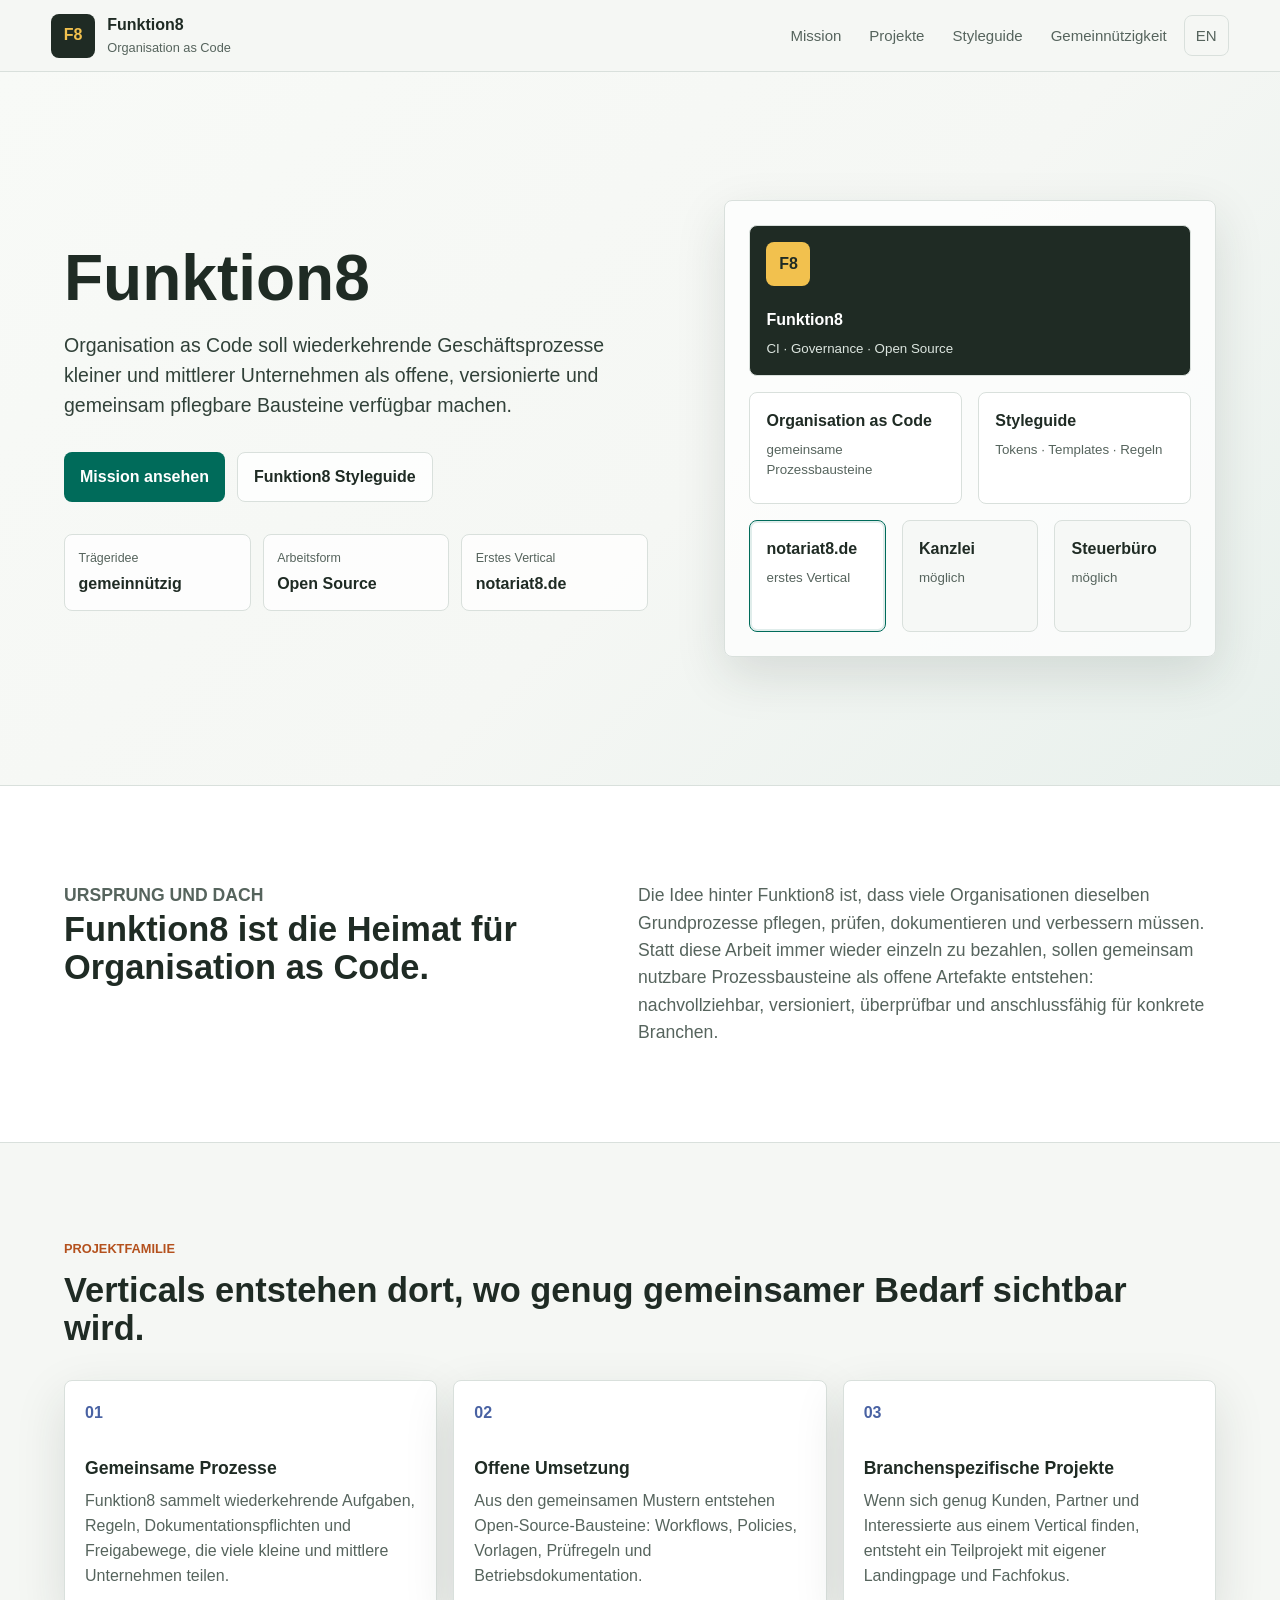
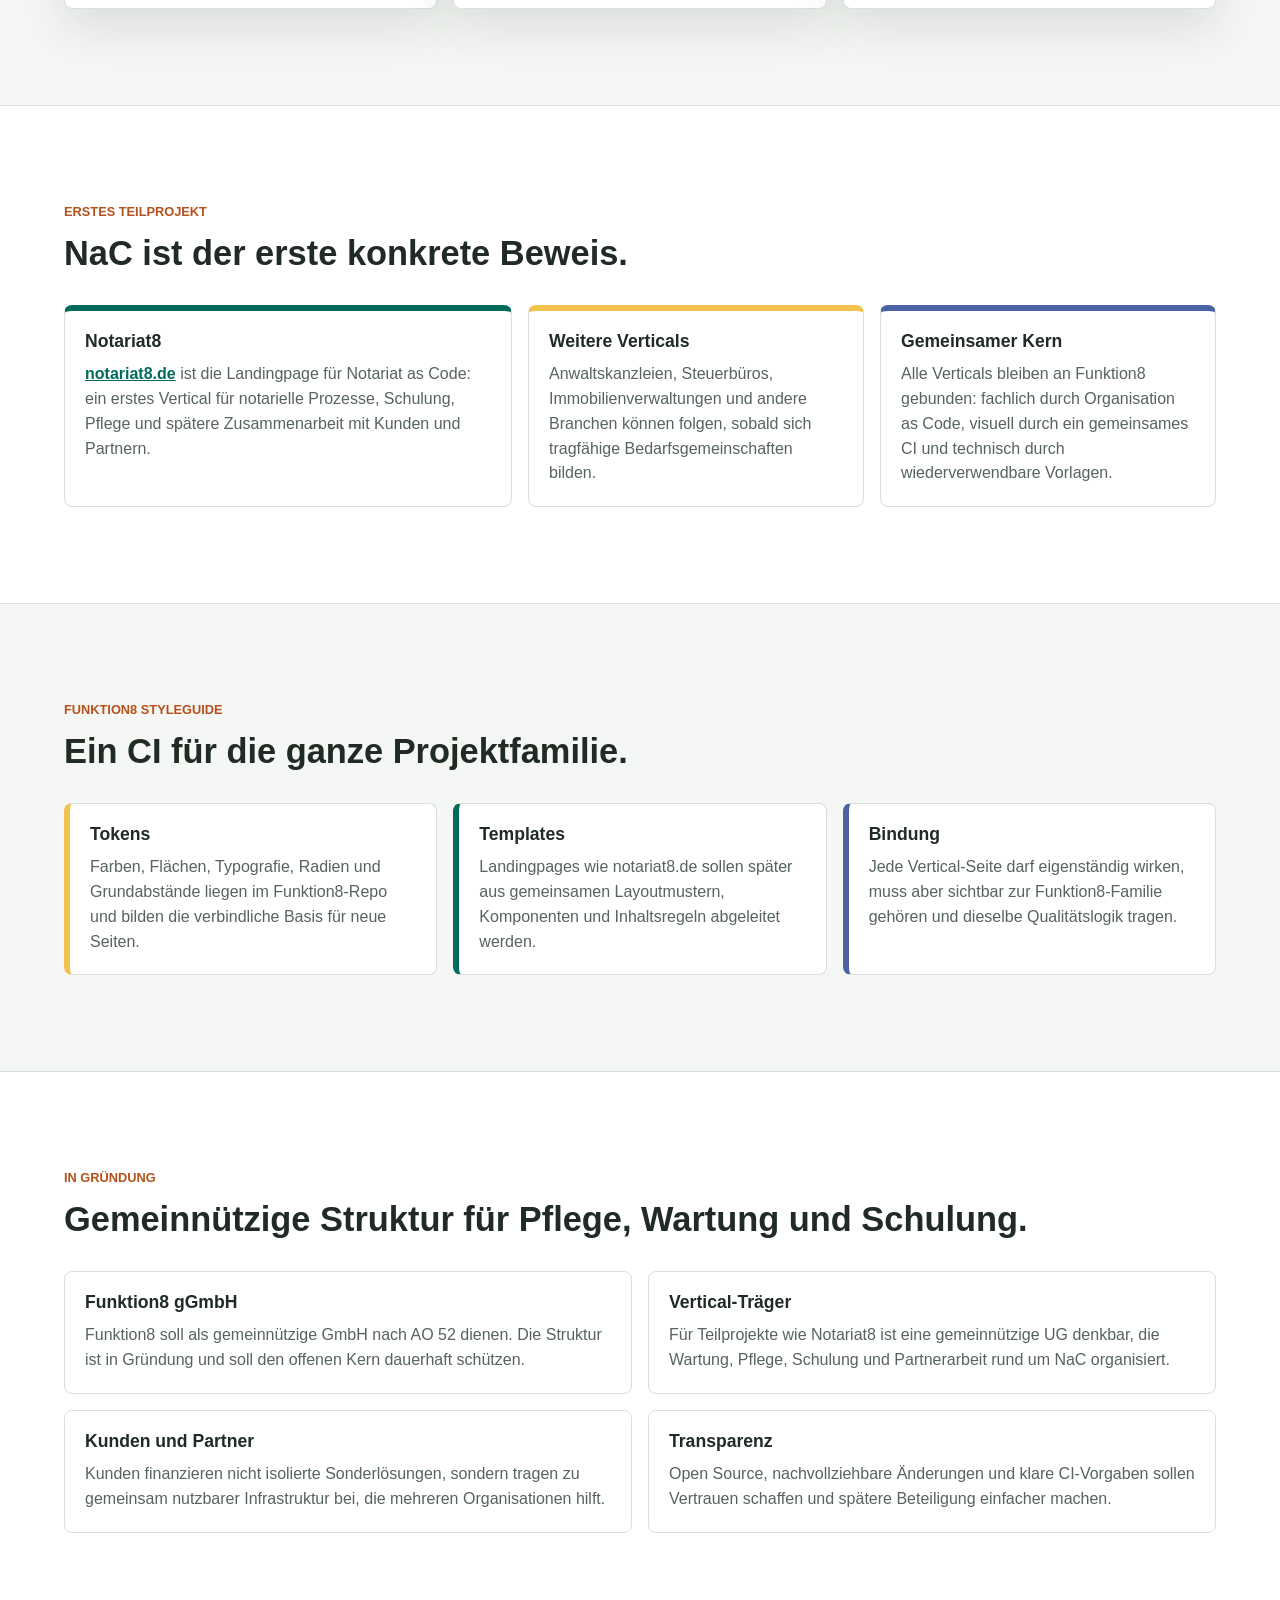
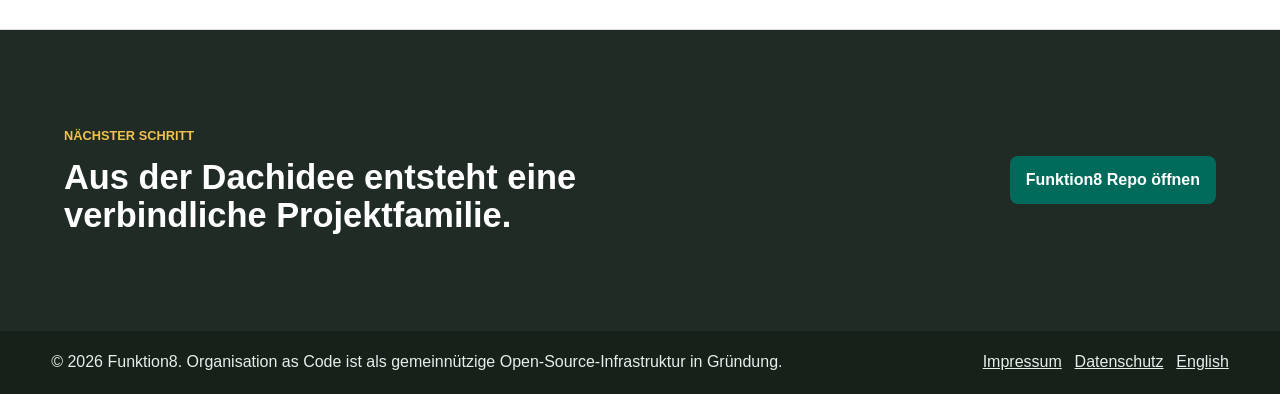
==== commit c2554c88: "Reposition Funktion8 as Organisation as Code" ====
--- a/index.html
+++ b/index.html
@@ -3,8 +3,8 @@
   <head>
     <meta charset="utf-8">
     <meta name="viewport" content="width=device-width, initial-scale=1">
-    <title>Funktion8 | Notariat as Code</title>
-    <meta name="description" content="Notariat as Code von Funktion8: versionierte notarielle Prozesse, Enterprise GitOps, Governance und lokale Arbeitsplatz-Gates fuer NoC.">
+    <title>Funktion8 | Organisation as Code</title>
+    <meta name="description" content="Funktion8 entwickelt Organisation as Code als gemeinnützige Open-Source-Grundlage für wiederkehrende Geschäftsprozesse im Mittelstand.">
     <meta name="theme-color" content="#f5f7f4">
     <link rel="canonical" href="https://funktion8.de/">
     <link rel="alternate" hreflang="de" href="https://funktion8.de/">
@@ -20,137 +20,190 @@
         <span class="brand-mark" aria-hidden="true">F8</span>
         <span>
           <strong>Funktion8</strong>
-          <small>Notariat as Code</small>
+          <small>Organisation as Code</small>
         </span>
       </a>
-      <button class="nav-toggle" type="button" aria-label="Navigation oeffnen" aria-expanded="false" aria-controls="site-nav">☰</button>
+      <button class="nav-toggle" type="button" aria-label="Navigation öffnen" aria-expanded="false" aria-controls="site-nav">☰</button>
       <nav class="site-nav" id="site-nav" aria-label="Hauptnavigation">
-        <a href="#modell">Modell</a>
-        <a href="#governance">Governance</a>
-        <a href="#artefakte">Artefakte</a>
-        <a href="https://github.com/ofunk/NaC">GitHub</a>
+        <a href="#mission">Mission</a>
+        <a href="#projekte">Projekte</a>
+        <a href="#styleguide">Styleguide</a>
+        <a href="#gemeinnuetzigkeit">Gemeinnützigkeit</a>
         <a class="language-link" href="en/" lang="en">EN</a>
       </nav>
     </header>
 
     <main id="content">
       <section class="hero" aria-labelledby="hero-title">
-        <div class="hero-content">
-          <p class="eyebrow">Funktion8 fuer regulierte notarielle Prozessarbeit</p>
-          <h1 id="hero-title">Notariat as Code</h1>
-          <p class="lead">NoC ueberfuehrt notarielle Ablaufe in versionierte, pruefbare und freigabefaehige Betriebsartefakte. Das LLM ist die Eingabeoberflaeche, fachliche Wahrheit entsteht durch Review, Freigabe und nachvollziehbare Aenderung.</p>
-          <div class="hero-actions" aria-label="Primaere Aktionen">
-            <a class="button primary" href="#modell">Betriebsmodell ansehen</a>
-            <a class="button secondary" href="https://github.com/ofunk/NaC">Referenzrepo oeffnen</a>
-          </div>
-          <dl class="hero-facts" aria-label="NoC Kurzstatus">
-            <div>
-              <dt>Fuehrende Sprache</dt>
-              <dd>Deutsch</dd>
-            </div>
-            <div>
-              <dt>Aenderungsfluss</dt>
-              <dd>Enterprise GitOps</dd>
-            </div>
-            <div>
-              <dt>Ausfuehrung</dt>
-              <dd>Lokaler Notariatsarbeitsplatz</dd>
-            </div>
-          </dl>
-        </div>
-      </section>
-
-      <section class="band intro" aria-label="Positionierung">
+        <div class="hero-shell">
+          <div class="hero-content">
+            <h1 id="hero-title">Funktion8</h1>
+            <p class="lead">Organisation as Code soll wiederkehrende Geschäftsprozesse kleiner und mittlerer Unternehmen als offene, versionierte und gemeinsam pflegbare Bausteine verfügbar machen.</p>
+            <div class="hero-actions" aria-label="Primäre Aktionen">
+              <a class="button primary" href="#mission">Mission ansehen</a>
+              <a class="button secondary" href="#styleguide">Funktion8 Styleguide</a>
+            </div>
+            <dl class="hero-facts" aria-label="Funktion8 Kurzstatus">
+              <div>
+                <dt>Trägeridee</dt>
+                <dd>gemeinnützig</dd>
+              </div>
+              <div>
+                <dt>Arbeitsform</dt>
+                <dd>Open Source</dd>
+              </div>
+              <div>
+                <dt>Erstes Vertical</dt>
+                <dd>notariat8.de</dd>
+              </div>
+            </dl>
+          </div>
+          <div class="hero-visual" aria-hidden="true">
+            <div class="system-node root-node">
+              <span>F8</span>
+              <strong>Funktion8</strong>
+              <small>CI · Governance · Open Source</small>
+            </div>
+            <div class="system-row">
+              <div class="system-node">
+                <strong>Organisation as Code</strong>
+                <small>gemeinsame Prozessbausteine</small>
+              </div>
+              <div class="system-node">
+                <strong>Styleguide</strong>
+                <small>Tokens · Templates · Regeln</small>
+              </div>
+            </div>
+            <div class="system-row vertical-row">
+              <div class="system-node active">
+                <strong>notariat8.de</strong>
+                <small>erstes Vertical</small>
+              </div>
+              <div class="system-node muted-node">
+                <strong>Kanzlei</strong>
+                <small>möglich</small>
+              </div>
+              <div class="system-node muted-node">
+                <strong>Steuerbüro</strong>
+                <small>möglich</small>
+              </div>
+            </div>
+          </div>
+        </div>
+      </section>
+
+      <section class="band intro" id="mission" aria-label="Mission">
         <div class="content-grid two">
           <div>
-            <p class="section-kicker">Zielbild</p>
-            <h2>Ein kontrollierter Arbeitsraum fuer notarielle Digitalisierung.</h2>
-          </div>
-          <p>NoC trennt installierbare Plugins, ausfuehrbare Workflows und konkrete Usecases. Kartenleser-, XNP-, Register- und Portalpfade werden als Gates behandelt, nicht als lose Integrationen. Jede fachliche Aenderung wird versioniert, validiert und vor produktiver Nutzung freigegeben.</p>
-        </div>
-      </section>
-
-      <section class="section" id="modell" aria-labelledby="modell-title">
-        <div class="section-heading">
-          <p class="section-kicker">Betriebsmodell</p>
-          <h2 id="modell-title">Vom Prompt zur freigegebenen Prozessversion.</h2>
+            <p class="section-kicker">Ursprung und Dach</p>
+            <h2>Funktion8 ist die Heimat für Organisation as Code.</h2>
+          </div>
+          <p>Die Idee hinter Funktion8 ist, dass viele Organisationen dieselben Grundprozesse pflegen, prüfen, dokumentieren und verbessern müssen. Statt diese Arbeit immer wieder einzeln zu bezahlen, sollen gemeinsam nutzbare Prozessbausteine als offene Artefakte entstehen: nachvollziehbar, versioniert, überprüfbar und anschlussfähig für konkrete Branchen.</p>
+        </div>
+      </section>
+
+      <section class="section" id="projekte" aria-labelledby="projekte-title">
+        <div class="section-heading">
+          <p class="section-kicker">Projektfamilie</p>
+          <h2 id="projekte-title">Verticals entstehen dort, wo genug gemeinsamer Bedarf sichtbar wird.</h2>
         </div>
         <div class="card-grid">
           <article class="card">
             <span class="card-number">01</span>
-            <h3>Eingabe</h3>
-            <p>Fachliche Aenderungswuensche werden strukturiert erfasst. Das Modell hilft bei Formulierung und Orientierung, ersetzt aber keine fachliche Entscheidung.</p>
+            <h3>Gemeinsame Prozesse</h3>
+            <p>Funktion8 sammelt wiederkehrende Aufgaben, Regeln, Dokumentationspflichten und Freigabewege, die viele kleine und mittlere Unternehmen teilen.</p>
           </article>
           <article class="card">
             <span class="card-number">02</span>
-            <h3>Versionierung</h3>
-            <p>Policies, Workflows, Usecases, Knowledge Graphs und SBOM-Artefakte liegen als nachvollziehbare Aenderung im Repository.</p>
+            <h3>Offene Umsetzung</h3>
+            <p>Aus den gemeinsamen Mustern entstehen Open-Source-Bausteine: Workflows, Policies, Vorlagen, Prüfregeln und Betriebsdokumentation.</p>
           </article>
           <article class="card">
             <span class="card-number">03</span>
-            <h3>Freigabe</h3>
-            <p>Sensible Schritte laufen ueber Vier-Augen-Prinzip, Review und dokumentierte Begruendung. Abschluss bedeutet gepruefter Stand in `main`.</p>
-          </article>
-        </div>
-      </section>
-
-      <section class="band" id="governance" aria-labelledby="governance-title">
-        <div class="section-heading">
-          <p class="section-kicker">Governance</p>
-          <h2 id="governance-title">Regeln zuerst, Automatisierung danach.</h2>
+            <h3>Branchenspezifische Projekte</h3>
+            <p>Wenn sich genug Kunden, Partner und Interessierte aus einem Vertical finden, entsteht ein Teilprojekt mit eigener Landingpage und Fachfokus.</p>
+          </article>
+        </div>
+      </section>
+
+      <section class="band" aria-labelledby="verticals-title">
+        <div class="section-heading">
+          <p class="section-kicker">Erstes Teilprojekt</p>
+          <h2 id="verticals-title">NaC ist der erste konkrete Beweis.</h2>
+        </div>
+        <div class="vertical-layout">
+          <article>
+            <h3>Notariat8</h3>
+            <p><a class="text-link" href="https://notariat8.de">notariat8.de</a> ist die Landingpage für Notariat as Code: ein erstes Vertical für notarielle Prozesse, Schulung, Pflege und spätere Zusammenarbeit mit Kunden und Partnern.</p>
+          </article>
+          <article>
+            <h3>Weitere Verticals</h3>
+            <p>Anwaltskanzleien, Steuerbüros, Immobilienverwaltungen und andere Branchen können folgen, sobald sich tragfähige Bedarfsgemeinschaften bilden.</p>
+          </article>
+          <article>
+            <h3>Gemeinsamer Kern</h3>
+            <p>Alle Verticals bleiben an Funktion8 gebunden: fachlich durch Organisation as Code, visuell durch ein gemeinsames CI und technisch durch wiederverwendbare Vorlagen.</p>
+          </article>
+        </div>
+      </section>
+
+      <section class="section" id="styleguide" aria-labelledby="styleguide-title">
+        <div class="section-heading">
+          <p class="section-kicker">Funktion8 Styleguide</p>
+          <h2 id="styleguide-title">Ein CI für die ganze Projektfamilie.</h2>
+        </div>
+        <div class="artifact-layout">
+          <article>
+            <h3>Tokens</h3>
+            <p>Farben, Flächen, Typografie, Radien und Grundabstände liegen im Funktion8-Repo und bilden die verbindliche Basis für neue Seiten.</p>
+          </article>
+          <article>
+            <h3>Templates</h3>
+            <p>Landingpages wie notariat8.de sollen später aus gemeinsamen Layoutmustern, Komponenten und Inhaltsregeln abgeleitet werden.</p>
+          </article>
+          <article>
+            <h3>Bindung</h3>
+            <p>Jede Vertical-Seite darf eigenständig wirken, muss aber sichtbar zur Funktion8-Familie gehören und dieselbe Qualitätslogik tragen.</p>
+          </article>
+        </div>
+      </section>
+
+      <section class="band" id="gemeinnuetzigkeit" aria-labelledby="gemeinnuetzigkeit-title">
+        <div class="section-heading">
+          <p class="section-kicker">In Gründung</p>
+          <h2 id="gemeinnuetzigkeit-title">Gemeinnützige Struktur für Pflege, Wartung und Schulung.</h2>
         </div>
         <div class="governance-list">
           <div>
-            <h3>Recht und Regulierung</h3>
-            <p>Gesetzliche, regulatorische und revisionssichere Anforderungen haben Vorrang vor Automatisierungskomfort.</p>
-          </div>
-          <div>
-            <h3>Datenschutz und AVV</h3>
-            <p>Keine echten Secrets oder personenbezogenen Daten im Repo. SaaS-Verarbeitung mit personenbezogenen Daten erfordert AVV-Pruefung.</p>
-          </div>
-          <div>
-            <h3>Lokaler Arbeitsplatz</h3>
-            <p>NoC fuehrt notarielle Gates lokal im genehmigten Workspace aus. Omnistation ist kein Ausfuehrungsort fuer NoC.</p>
-          </div>
-          <div>
-            <h3>Mehrsprachigkeit</h3>
-            <p>Deutsch ist fuer deutsches Recht und notarielle Usecases fuehrend; Englisch dient als Orientierung und Spiegelung.</p>
-          </div>
-        </div>
-      </section>
-
-      <section class="section" id="artefakte" aria-labelledby="artefakte-title">
-        <div class="section-heading">
-          <p class="section-kicker">Artefakte</p>
-          <h2 id="artefakte-title">Die Arbeitsflaechen sind bewusst getrennt.</h2>
-        </div>
-        <div class="artifact-layout">
-          <article>
-            <h3>Plugins</h3>
-            <p>Installierbare Schnittstellen und Arbeitsplatzadapter, etwa Kartenleser-, Register- oder Portalpfade.</p>
-          </article>
-          <article>
-            <h3>Workflows</h3>
-            <p>Ausfuehrbare notarielle Ablaufketten mit deterministischen Checks, Gates und Evidenzpunkten.</p>
-          </article>
-          <article>
-            <h3>Usecases</h3>
-            <p>Konkrete notarielle Vorgangsarten mit eigenem Knowledge Graph und fachlicher Fallstruktur.</p>
-          </article>
+            <h3>Funktion8 gGmbH</h3>
+            <p>Funktion8 soll als gemeinnützige GmbH nach AO 52 dienen. Die Struktur ist in Gründung und soll den offenen Kern dauerhaft schützen.</p>
+          </div>
+          <div>
+            <h3>Vertical-Träger</h3>
+            <p>Für Teilprojekte wie Notariat8 ist eine gemeinnützige UG denkbar, die Wartung, Pflege, Schulung und Partnerarbeit rund um NaC organisiert.</p>
+          </div>
+          <div>
+            <h3>Kunden und Partner</h3>
+            <p>Kunden finanzieren nicht isolierte Sonderlösungen, sondern tragen zu gemeinsam nutzbarer Infrastruktur bei, die mehreren Organisationen hilft.</p>
+          </div>
+          <div>
+            <h3>Transparenz</h3>
+            <p>Open Source, nachvollziehbare Änderungen und klare CI-Vorgaben sollen Vertrauen schaffen und spätere Beteiligung einfacher machen.</p>
+          </div>
         </div>
       </section>
 
       <section class="cta-band" aria-labelledby="cta-title">
         <div>
-          <p class="section-kicker">Naechster Schritt</p>
-          <h2 id="cta-title">Referenzstand pruefen, dann gezielt pilotieren.</h2>
-        </div>
-        <a class="button primary" href="https://github.com/ofunk/NaC">NaC auf GitHub</a>
+          <p class="section-kicker">Nächster Schritt</p>
+          <h2 id="cta-title">Aus der Dachidee entsteht eine verbindliche Projektfamilie.</h2>
+        </div>
+        <a class="button primary" href="https://github.com/funktion8/www-f8">Funktion8 Repo öffnen</a>
       </section>
     </main>
 
     <footer class="site-footer">
-      <p>© 2026 Funktion8. Notariat as Code ist ein kontrolliertes Betriebsmodell fuer NoC.</p>
+      <p>© 2026 Funktion8. Organisation as Code ist als gemeinnützige Open-Source-Infrastruktur in Gründung.</p>
       <nav aria-label="Footer Navigation">
         <a href="impressum.html">Impressum</a>
         <a href="datenschutz.html">Datenschutz</a>
--- a/assets/site.css
+++ b/assets/site.css
@@ -1,16 +1,4 @@
-:root {
-  --ink: #1f2b24;
-  --muted: #56645d;
-  --paper: #f5f7f4;
-  --surface: #ffffff;
-  --line: #d9e0dc;
-  --green: #006b5a;
-  --green-dark: #06483f;
-  --gold: #f2c14e;
-  --copper: #b4511d;
-  --blue: #4962a3;
-  --shadow: 0 18px 50px rgba(31, 43, 36, 0.13);
-}
+@import url("../styleguide/tokens.css");
 
 * {
   box-sizing: border-box;
@@ -24,7 +12,7 @@
   margin: 0;
   background: var(--paper);
   color: var(--ink);
-  font-family: Arial, Helvetica, sans-serif;
+  font-family: var(--f8-font-sans);
   line-height: 1.55;
 }
 
@@ -134,14 +122,20 @@
 
 .hero {
   align-items: center;
-  background:
-    linear-gradient(90deg, rgba(245, 247, 244, 0.97) 0%, rgba(245, 247, 244, 0.86) 50%, rgba(245, 247, 244, 0.44) 100%),
-    url("nac-control-plane.png");
-  background-position: center;
-  background-size: cover;
-  display: flex;
-  min-height: 72vh;
-  padding: clamp(4rem, 10vw, 8rem) clamp(1rem, 5vw, 5rem);
+  background: linear-gradient(135deg, #f8faf7 0%, var(--paper) 56%, #e8f0ec 100%);
+  display: flex;
+  min-height: 74vh;
+  padding: clamp(4rem, 10vw, 8rem) var(--f8-page-gutter);
+}
+
+.hero-shell {
+  align-items: center;
+  display: grid;
+  gap: clamp(2rem, 6vw, 6rem);
+  grid-template-columns: minmax(0, 0.95fr) minmax(320px, 0.8fr);
+  margin: 0 auto;
+  max-width: 1240px;
+  width: 100%;
 }
 
 .hero-content {
@@ -249,11 +243,81 @@
   margin: 0;
 }
 
+.hero-visual {
+  background: rgba(255, 255, 255, 0.72);
+  border: 1px solid var(--line);
+  border-radius: 8px;
+  box-shadow: var(--shadow);
+  display: grid;
+  gap: 1rem;
+  padding: clamp(1rem, 3vw, 1.5rem);
+}
+
+.system-row {
+  display: grid;
+  gap: 1rem;
+  grid-template-columns: repeat(2, minmax(0, 1fr));
+}
+
+.vertical-row {
+  grid-template-columns: repeat(3, minmax(0, 1fr));
+}
+
+.system-node {
+  background: var(--surface);
+  border: 1px solid var(--line);
+  border-radius: 8px;
+  min-height: 112px;
+  padding: 1rem;
+}
+
+.system-node strong,
+.system-node small {
+  display: block;
+}
+
+.system-node small {
+  color: var(--muted);
+  margin-top: 0.35rem;
+}
+
+.root-node {
+  background: var(--ink);
+  color: var(--surface);
+  min-height: 148px;
+}
+
+.root-node span {
+  align-items: center;
+  background: var(--gold);
+  border-radius: 8px;
+  color: var(--ink);
+  display: inline-flex;
+  font-weight: 700;
+  height: 44px;
+  justify-content: center;
+  margin-bottom: 1.4rem;
+  width: 44px;
+}
+
+.root-node small {
+  color: #dce5df;
+}
+
+.system-node.active {
+  border-color: var(--green);
+  box-shadow: inset 0 0 0 2px rgba(0, 107, 90, 0.12);
+}
+
+.muted-node {
+  background: #f6f8f6;
+}
+
 .band,
 .section,
 .cta-band,
 .legal-page {
-  padding: clamp(3rem, 8vw, 6rem) clamp(1rem, 5vw, 5rem);
+  padding: var(--f8-section-y) var(--f8-page-gutter);
 }
 
 .band {
@@ -283,7 +347,8 @@
 
 .card-grid,
 .artifact-layout,
-.governance-list {
+.governance-list,
+.vertical-layout {
   display: grid;
   gap: 1rem;
   margin: 0 auto;
@@ -297,6 +362,7 @@
 .card,
 .artifact-layout article,
 .governance-list div,
+.vertical-layout article,
 .legal-box {
   background: var(--surface);
   border: 1px solid var(--line);
@@ -318,6 +384,7 @@
 .card p,
 .artifact-layout p,
 .governance-list p,
+.vertical-layout p,
 .legal-page p {
   color: var(--muted);
   margin: 0;
@@ -331,8 +398,24 @@
   grid-template-columns: repeat(3, minmax(0, 1fr));
 }
 
+.vertical-layout {
+  grid-template-columns: minmax(0, 1.2fr) repeat(2, minmax(0, 0.9fr));
+}
+
 .artifact-layout article {
   border-left: 6px solid var(--gold);
+}
+
+.vertical-layout article {
+  border-top: 6px solid var(--green);
+}
+
+.vertical-layout article:nth-child(2) {
+  border-top-color: var(--gold);
+}
+
+.vertical-layout article:nth-child(3) {
+  border-top-color: var(--blue);
 }
 
 .artifact-layout article:nth-child(2) {
@@ -450,11 +533,11 @@
   }
 
   .hero {
-    background:
-      linear-gradient(180deg, rgba(245, 247, 244, 0.98) 0%, rgba(245, 247, 244, 0.89) 62%, rgba(245, 247, 244, 0.66) 100%),
-      url("nac-control-plane.png");
-    background-position: center;
-    min-height: 70vh;
+    min-height: auto;
+  }
+
+  .hero-shell {
+    grid-template-columns: 1fr;
   }
 
   h1 {
@@ -469,7 +552,10 @@
   .content-grid.two,
   .card-grid,
   .governance-list,
-  .artifact-layout {
+  .artifact-layout,
+  .vertical-layout,
+  .system-row,
+  .vertical-row {
     grid-template-columns: 1fr;
   }
 
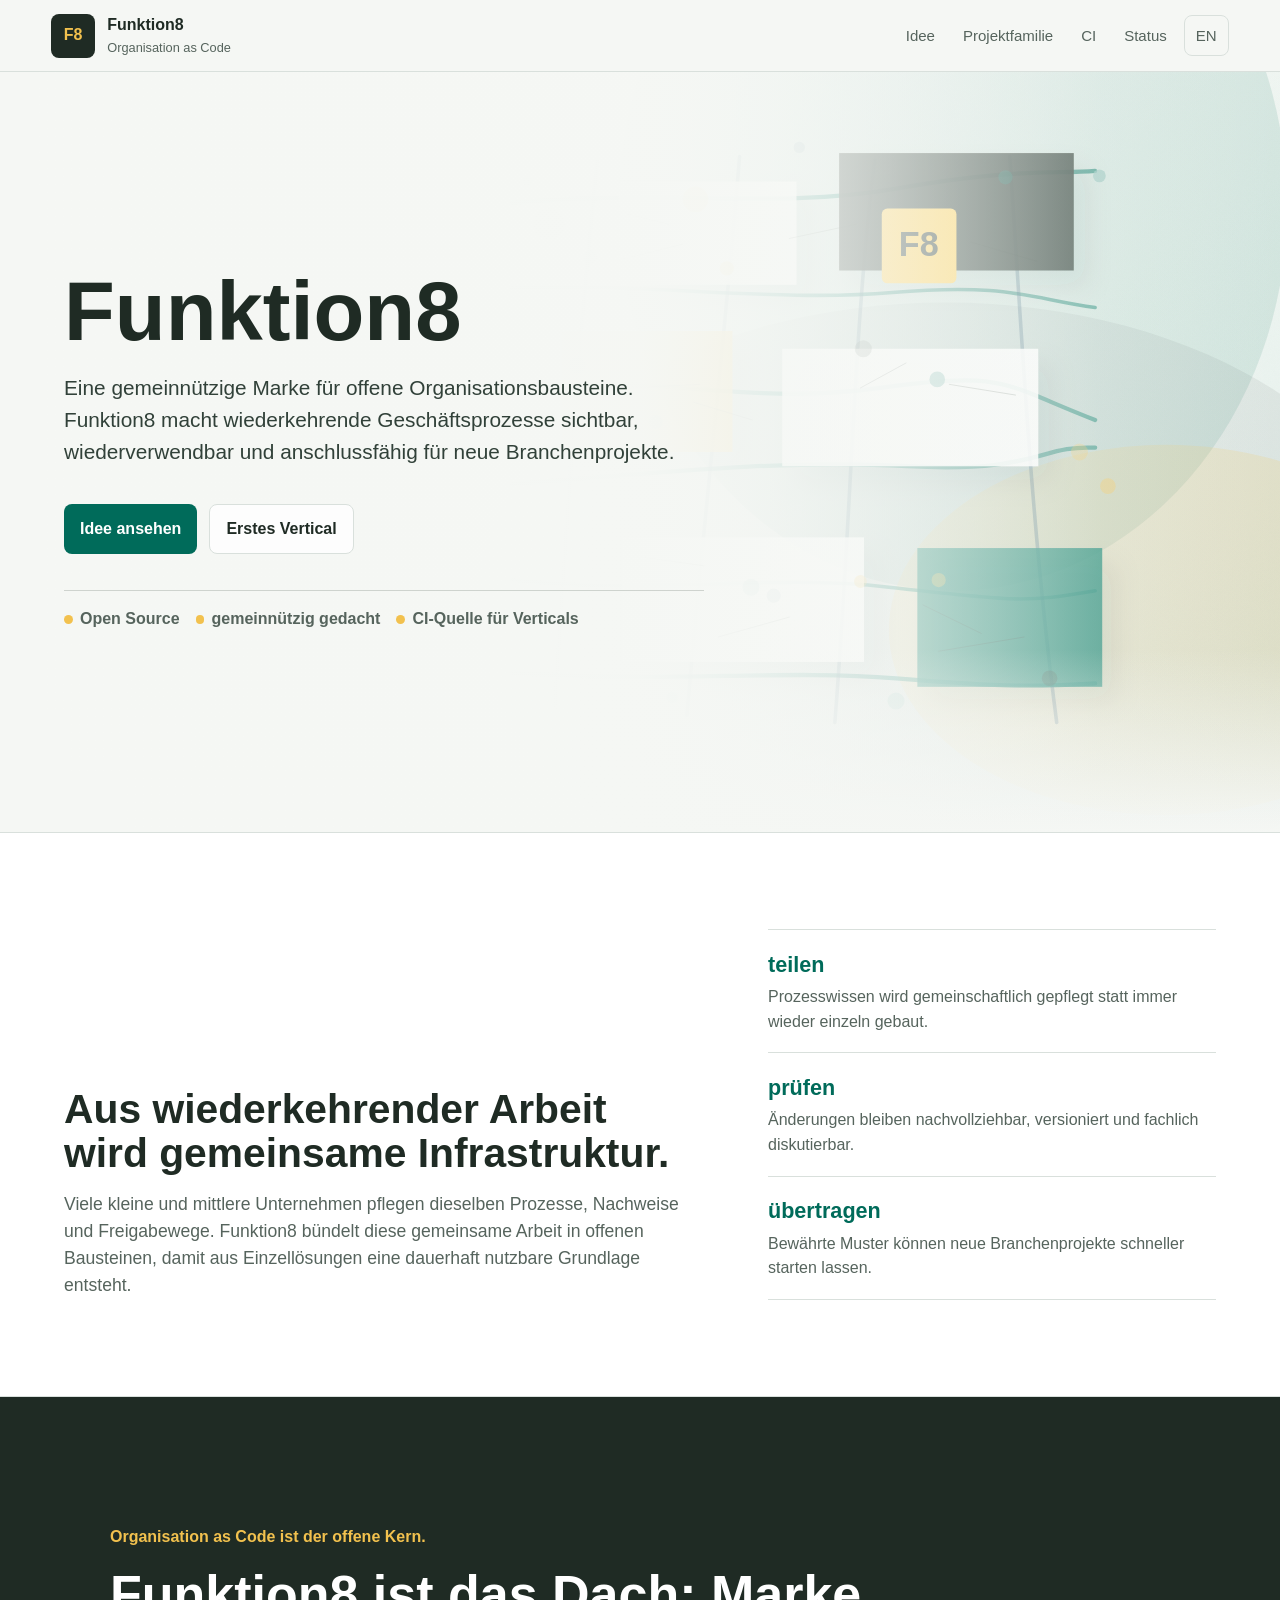
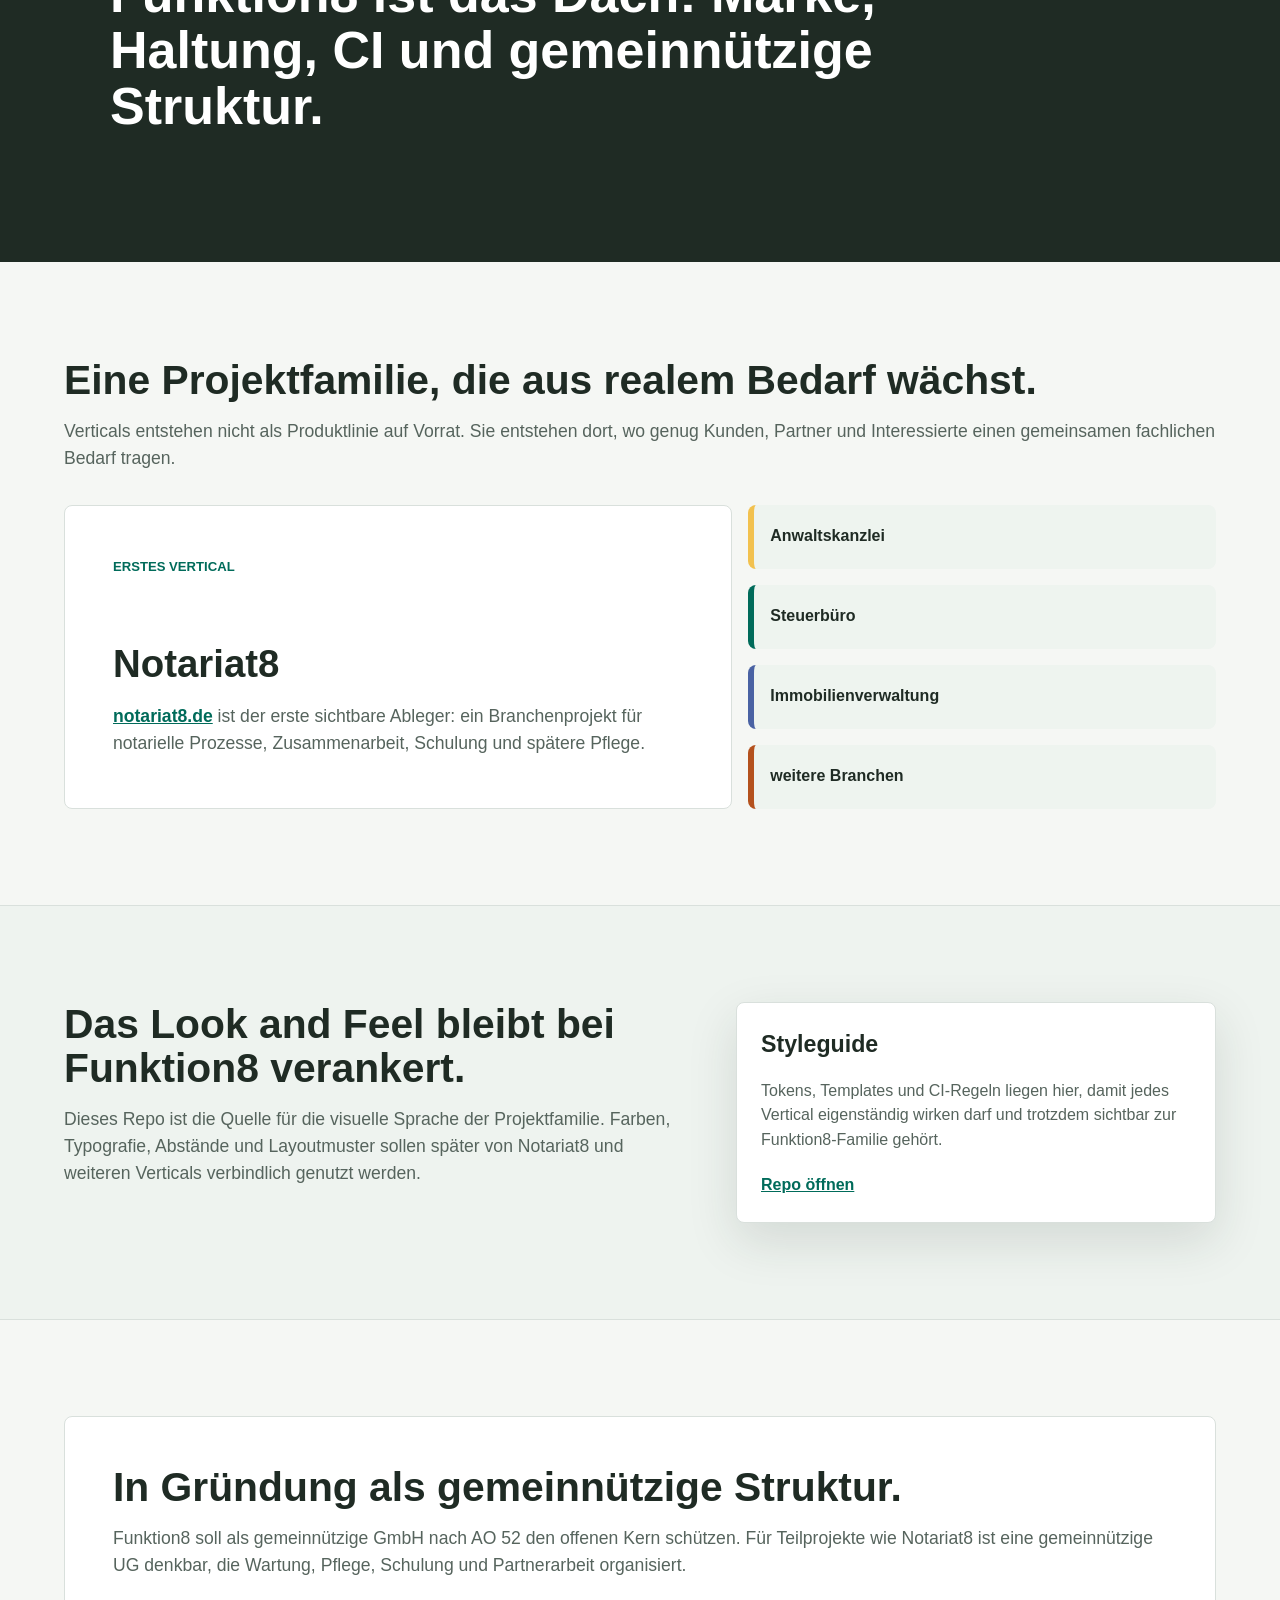
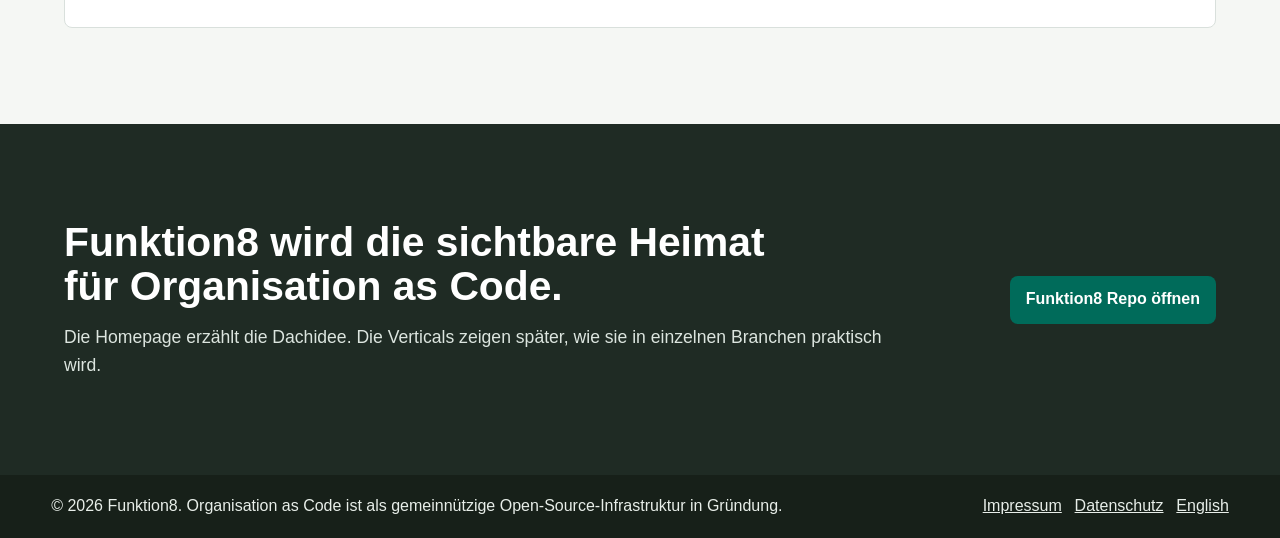
==== commit 8bfb44dc: "Turn Funktion8 into image homepage" ====
--- a/index.html
+++ b/index.html
@@ -4,12 +4,13 @@
     <meta charset="utf-8">
     <meta name="viewport" content="width=device-width, initial-scale=1">
     <title>Funktion8 | Organisation as Code</title>
-    <meta name="description" content="Funktion8 entwickelt Organisation as Code als gemeinnützige Open-Source-Grundlage für wiederkehrende Geschäftsprozesse im Mittelstand.">
+    <meta name="description" content="Funktion8 ist die gemeinnützige Dachmarke für Organisation as Code: offene Prozessbausteine, verbindliches CI und neue Vertical-Projekte für den Mittelstand.">
     <meta name="theme-color" content="#f5f7f4">
     <link rel="canonical" href="https://funktion8.de/">
     <link rel="alternate" hreflang="de" href="https://funktion8.de/">
     <link rel="alternate" hreflang="en" href="https://funktion8.de/en/">
     <link rel="icon" href="assets/favicon.svg" type="image/svg+xml">
+    <link rel="preload" href="assets/funktion8-field.svg" as="image">
     <link rel="stylesheet" href="assets/site.css">
     <script src="assets/site.js" defer></script>
   </head>
@@ -25,178 +26,105 @@
       </a>
       <button class="nav-toggle" type="button" aria-label="Navigation öffnen" aria-expanded="false" aria-controls="site-nav">☰</button>
       <nav class="site-nav" id="site-nav" aria-label="Hauptnavigation">
-        <a href="#mission">Mission</a>
-        <a href="#projekte">Projekte</a>
-        <a href="#styleguide">Styleguide</a>
-        <a href="#gemeinnuetzigkeit">Gemeinnützigkeit</a>
+        <a href="#idee">Idee</a>
+        <a href="#familie">Projektfamilie</a>
+        <a href="#ci">CI</a>
+        <a href="#status">Status</a>
         <a class="language-link" href="en/" lang="en">EN</a>
       </nav>
     </header>
 
     <main id="content">
-      <section class="hero" aria-labelledby="hero-title">
-        <div class="hero-shell">
-          <div class="hero-content">
-            <h1 id="hero-title">Funktion8</h1>
-            <p class="lead">Organisation as Code soll wiederkehrende Geschäftsprozesse kleiner und mittlerer Unternehmen als offene, versionierte und gemeinsam pflegbare Bausteine verfügbar machen.</p>
-            <div class="hero-actions" aria-label="Primäre Aktionen">
-              <a class="button primary" href="#mission">Mission ansehen</a>
-              <a class="button secondary" href="#styleguide">Funktion8 Styleguide</a>
-            </div>
-            <dl class="hero-facts" aria-label="Funktion8 Kurzstatus">
-              <div>
-                <dt>Trägeridee</dt>
-                <dd>gemeinnützig</dd>
-              </div>
-              <div>
-                <dt>Arbeitsform</dt>
-                <dd>Open Source</dd>
-              </div>
-              <div>
-                <dt>Erstes Vertical</dt>
-                <dd>notariat8.de</dd>
-              </div>
-            </dl>
+      <section class="hero image-hero" aria-labelledby="hero-title">
+        <img class="hero-image" src="assets/funktion8-field.svg" alt="">
+        <div class="hero-content">
+          <h1 id="hero-title">Funktion8</h1>
+          <p class="lead">Eine gemeinnützige Marke für offene Organisationsbausteine. Funktion8 macht wiederkehrende Geschäftsprozesse sichtbar, wiederverwendbar und anschlussfähig für neue Branchenprojekte.</p>
+          <div class="hero-actions" aria-label="Primäre Aktionen">
+            <a class="button primary" href="#idee">Idee ansehen</a>
+            <a class="button secondary" href="https://notariat8.de">Erstes Vertical</a>
           </div>
-          <div class="hero-visual" aria-hidden="true">
-            <div class="system-node root-node">
-              <span>F8</span>
-              <strong>Funktion8</strong>
-              <small>CI · Governance · Open Source</small>
-            </div>
-            <div class="system-row">
-              <div class="system-node">
-                <strong>Organisation as Code</strong>
-                <small>gemeinsame Prozessbausteine</small>
-              </div>
-              <div class="system-node">
-                <strong>Styleguide</strong>
-                <small>Tokens · Templates · Regeln</small>
-              </div>
-            </div>
-            <div class="system-row vertical-row">
-              <div class="system-node active">
-                <strong>notariat8.de</strong>
-                <small>erstes Vertical</small>
-              </div>
-              <div class="system-node muted-node">
-                <strong>Kanzlei</strong>
-                <small>möglich</small>
-              </div>
-              <div class="system-node muted-node">
-                <strong>Steuerbüro</strong>
-                <small>möglich</small>
-              </div>
-            </div>
+          <ul class="hero-proof" aria-label="Funktion8 in drei Punkten">
+            <li>Open Source</li>
+            <li>gemeinnützig gedacht</li>
+            <li>CI-Quelle für Verticals</li>
+          </ul>
+        </div>
+      </section>
+
+      <section class="image-strip" id="idee" aria-labelledby="idee-title">
+        <div class="image-strip-copy">
+          <h2 id="idee-title">Aus wiederkehrender Arbeit wird gemeinsame Infrastruktur.</h2>
+          <p>Viele kleine und mittlere Unternehmen pflegen dieselben Prozesse, Nachweise und Freigabewege. Funktion8 bündelt diese gemeinsame Arbeit in offenen Bausteinen, damit aus Einzellösungen eine dauerhaft nutzbare Grundlage entsteht.</p>
+        </div>
+        <div class="statement-list" aria-label="Funktion8 Wirkung">
+          <div>
+            <strong>teilen</strong>
+            <span>Prozesswissen wird gemeinschaftlich gepflegt statt immer wieder einzeln gebaut.</span>
+          </div>
+          <div>
+            <strong>prüfen</strong>
+            <span>Änderungen bleiben nachvollziehbar, versioniert und fachlich diskutierbar.</span>
+          </div>
+          <div>
+            <strong>übertragen</strong>
+            <span>Bewährte Muster können neue Branchenprojekte schneller starten lassen.</span>
           </div>
         </div>
       </section>
 
-      <section class="band intro" id="mission" aria-label="Mission">
-        <div class="content-grid two">
-          <div>
-            <p class="section-kicker">Ursprung und Dach</p>
-            <h2>Funktion8 ist die Heimat für Organisation as Code.</h2>
-          </div>
-          <p>Die Idee hinter Funktion8 ist, dass viele Organisationen dieselben Grundprozesse pflegen, prüfen, dokumentieren und verbessern müssen. Statt diese Arbeit immer wieder einzeln zu bezahlen, sollen gemeinsam nutzbare Prozessbausteine als offene Artefakte entstehen: nachvollziehbar, versioniert, überprüfbar und anschlussfähig für konkrete Branchen.</p>
+      <section class="brand-band" aria-labelledby="kern-title">
+        <div class="brand-band-inner">
+          <p>Organisation as Code ist der offene Kern.</p>
+          <h2 id="kern-title">Funktion8 ist das Dach: Marke, Haltung, CI und gemeinnützige Struktur.</h2>
         </div>
       </section>
 
-      <section class="section" id="projekte" aria-labelledby="projekte-title">
+      <section class="section vertical-showcase" id="familie" aria-labelledby="familie-title">
         <div class="section-heading">
-          <p class="section-kicker">Projektfamilie</p>
-          <h2 id="projekte-title">Verticals entstehen dort, wo genug gemeinsamer Bedarf sichtbar wird.</h2>
+          <h2 id="familie-title">Eine Projektfamilie, die aus realem Bedarf wächst.</h2>
+          <p>Verticals entstehen nicht als Produktlinie auf Vorrat. Sie entstehen dort, wo genug Kunden, Partner und Interessierte einen gemeinsamen fachlichen Bedarf tragen.</p>
         </div>
-        <div class="card-grid">
-          <article class="card">
-            <span class="card-number">01</span>
-            <h3>Gemeinsame Prozesse</h3>
-            <p>Funktion8 sammelt wiederkehrende Aufgaben, Regeln, Dokumentationspflichten und Freigabewege, die viele kleine und mittlere Unternehmen teilen.</p>
+        <div class="vertical-layout">
+          <article class="vertical-primary">
+            <span>erstes Vertical</span>
+            <h3>Notariat8</h3>
+            <p><a class="text-link" href="https://notariat8.de">notariat8.de</a> ist der erste sichtbare Ableger: ein Branchenprojekt für notarielle Prozesse, Zusammenarbeit, Schulung und spätere Pflege.</p>
           </article>
-          <article class="card">
-            <span class="card-number">02</span>
-            <h3>Offene Umsetzung</h3>
-            <p>Aus den gemeinsamen Mustern entstehen Open-Source-Bausteine: Workflows, Policies, Vorlagen, Prüfregeln und Betriebsdokumentation.</p>
-          </article>
-          <article class="card">
-            <span class="card-number">03</span>
-            <h3>Branchenspezifische Projekte</h3>
-            <p>Wenn sich genug Kunden, Partner und Interessierte aus einem Vertical finden, entsteht ein Teilprojekt mit eigener Landingpage und Fachfokus.</p>
-          </article>
+          <div class="vertical-list" aria-label="Mögliche weitere Verticals">
+            <p>Anwaltskanzlei</p>
+            <p>Steuerbüro</p>
+            <p>Immobilienverwaltung</p>
+            <p>weitere Branchen</p>
+          </div>
         </div>
       </section>
 
-      <section class="band" aria-labelledby="verticals-title">
-        <div class="section-heading">
-          <p class="section-kicker">Erstes Teilprojekt</p>
-          <h2 id="verticals-title">NaC ist der erste konkrete Beweis.</h2>
-        </div>
-        <div class="vertical-layout">
-          <article>
-            <h3>Notariat8</h3>
-            <p><a class="text-link" href="https://notariat8.de">notariat8.de</a> ist die Landingpage für Notariat as Code: ein erstes Vertical für notarielle Prozesse, Schulung, Pflege und spätere Zusammenarbeit mit Kunden und Partnern.</p>
-          </article>
-          <article>
-            <h3>Weitere Verticals</h3>
-            <p>Anwaltskanzleien, Steuerbüros, Immobilienverwaltungen und andere Branchen können folgen, sobald sich tragfähige Bedarfsgemeinschaften bilden.</p>
-          </article>
-          <article>
-            <h3>Gemeinsamer Kern</h3>
-            <p>Alle Verticals bleiben an Funktion8 gebunden: fachlich durch Organisation as Code, visuell durch ein gemeinsames CI und technisch durch wiederverwendbare Vorlagen.</p>
-          </article>
+      <section class="ci-section" id="ci" aria-labelledby="ci-title">
+        <div class="ci-grid">
+          <div>
+            <h2 id="ci-title">Das Look and Feel bleibt bei Funktion8 verankert.</h2>
+            <p>Dieses Repo ist die Quelle für die visuelle Sprache der Projektfamilie. Farben, Typografie, Abstände und Layoutmuster sollen später von Notariat8 und weiteren Verticals verbindlich genutzt werden.</p>
+          </div>
+          <div class="ci-panel">
+            <strong>Styleguide</strong>
+            <span>Tokens, Templates und CI-Regeln liegen hier, damit jedes Vertical eigenständig wirken darf und trotzdem sichtbar zur Funktion8-Familie gehört.</span>
+            <a class="text-link" href="https://github.com/funktion8/www-f8">Repo öffnen</a>
+          </div>
         </div>
       </section>
 
-      <section class="section" id="styleguide" aria-labelledby="styleguide-title">
-        <div class="section-heading">
-          <p class="section-kicker">Funktion8 Styleguide</p>
-          <h2 id="styleguide-title">Ein CI für die ganze Projektfamilie.</h2>
-        </div>
-        <div class="artifact-layout">
-          <article>
-            <h3>Tokens</h3>
-            <p>Farben, Flächen, Typografie, Radien und Grundabstände liegen im Funktion8-Repo und bilden die verbindliche Basis für neue Seiten.</p>
-          </article>
-          <article>
-            <h3>Templates</h3>
-            <p>Landingpages wie notariat8.de sollen später aus gemeinsamen Layoutmustern, Komponenten und Inhaltsregeln abgeleitet werden.</p>
-          </article>
-          <article>
-            <h3>Bindung</h3>
-            <p>Jede Vertical-Seite darf eigenständig wirken, muss aber sichtbar zur Funktion8-Familie gehören und dieselbe Qualitätslogik tragen.</p>
-          </article>
-        </div>
-      </section>
-
-      <section class="band" id="gemeinnuetzigkeit" aria-labelledby="gemeinnuetzigkeit-title">
-        <div class="section-heading">
-          <p class="section-kicker">In Gründung</p>
-          <h2 id="gemeinnuetzigkeit-title">Gemeinnützige Struktur für Pflege, Wartung und Schulung.</h2>
-        </div>
-        <div class="governance-list">
-          <div>
-            <h3>Funktion8 gGmbH</h3>
-            <p>Funktion8 soll als gemeinnützige GmbH nach AO 52 dienen. Die Struktur ist in Gründung und soll den offenen Kern dauerhaft schützen.</p>
-          </div>
-          <div>
-            <h3>Vertical-Träger</h3>
-            <p>Für Teilprojekte wie Notariat8 ist eine gemeinnützige UG denkbar, die Wartung, Pflege, Schulung und Partnerarbeit rund um NaC organisiert.</p>
-          </div>
-          <div>
-            <h3>Kunden und Partner</h3>
-            <p>Kunden finanzieren nicht isolierte Sonderlösungen, sondern tragen zu gemeinsam nutzbarer Infrastruktur bei, die mehreren Organisationen hilft.</p>
-          </div>
-          <div>
-            <h3>Transparenz</h3>
-            <p>Open Source, nachvollziehbare Änderungen und klare CI-Vorgaben sollen Vertrauen schaffen und spätere Beteiligung einfacher machen.</p>
-          </div>
+      <section class="section status-section" id="status" aria-labelledby="status-title">
+        <div class="status-copy">
+          <h2 id="status-title">In Gründung als gemeinnützige Struktur.</h2>
+          <p>Funktion8 soll als gemeinnützige GmbH nach AO 52 den offenen Kern schützen. Für Teilprojekte wie Notariat8 ist eine gemeinnützige UG denkbar, die Wartung, Pflege, Schulung und Partnerarbeit organisiert.</p>
         </div>
       </section>
 
       <section class="cta-band" aria-labelledby="cta-title">
         <div>
-          <p class="section-kicker">Nächster Schritt</p>
-          <h2 id="cta-title">Aus der Dachidee entsteht eine verbindliche Projektfamilie.</h2>
+          <h2 id="cta-title">Funktion8 wird die sichtbare Heimat für Organisation as Code.</h2>
+          <p>Die Homepage erzählt die Dachidee. Die Verticals zeigen später, wie sie in einzelnen Branchen praktisch wird.</p>
         </div>
         <a class="button primary" href="https://github.com/funktion8/www-f8">Funktion8 Repo öffnen</a>
       </section>
--- a/assets/site.css
+++ b/assets/site.css
@@ -120,36 +120,38 @@
   width: 42px;
 }
 
-.hero {
-  align-items: center;
-  background: linear-gradient(135deg, #f8faf7 0%, var(--paper) 56%, #e8f0ec 100%);
-  display: flex;
-  min-height: 74vh;
-  padding: clamp(4rem, 10vw, 8rem) var(--f8-page-gutter);
-}
-
-.hero-shell {
-  align-items: center;
-  display: grid;
-  gap: clamp(2rem, 6vw, 6rem);
-  grid-template-columns: minmax(0, 0.95fr) minmax(320px, 0.8fr);
-  margin: 0 auto;
-  max-width: 1240px;
+.image-hero {
+  align-items: center;
+  display: flex;
+  isolation: isolate;
+  min-height: 760px;
+  overflow: hidden;
+  padding: clamp(4rem, 9vw, 7rem) var(--f8-page-gutter);
+  position: relative;
+}
+
+.image-hero::after {
+  background:
+    linear-gradient(90deg, rgba(245, 247, 244, 1) 0%, rgba(245, 247, 244, 0.96) 50%, rgba(245, 247, 244, 0.58) 66%, rgba(245, 247, 244, 0.16) 86%),
+    linear-gradient(180deg, rgba(245, 247, 244, 0) 76%, var(--paper) 100%);
+  content: "";
+  inset: 0;
+  position: absolute;
+  z-index: -1;
+}
+
+.hero-image {
+  height: 100%;
+  inset: 0;
+  object-fit: cover;
+  object-position: center right;
+  position: absolute;
   width: 100%;
+  z-index: -2;
 }
 
 .hero-content {
-  max-width: 780px;
-}
-
-.eyebrow,
-.section-kicker {
-  color: var(--copper);
-  font-size: 0.8rem;
-  font-weight: 700;
-  letter-spacing: 0;
-  margin: 0 0 0.75rem;
-  text-transform: uppercase;
+  max-width: 760px;
 }
 
 h1,
@@ -160,34 +162,34 @@
 }
 
 h1 {
-  font-size: 4rem;
-  line-height: 1;
-  margin: 0 0 1rem;
+  font-size: 5.2rem;
+  line-height: 0.95;
+  margin: 0 0 1.2rem;
 }
 
 h2 {
-  font-size: 2.15rem;
-  line-height: 1.12;
+  font-size: 2.55rem;
+  line-height: 1.08;
   margin: 0;
 }
 
 h3 {
-  font-size: 1.1rem;
+  font-size: 1.25rem;
   line-height: 1.2;
   margin: 0 0 0.65rem;
 }
 
 .lead {
   color: #314139;
-  font-size: 1.22rem;
-  max-width: 720px;
+  font-size: 1.3rem;
+  max-width: 640px;
 }
 
 .hero-actions {
   display: flex;
   flex-wrap: wrap;
   gap: 0.75rem;
-  margin: 2rem 0;
+  margin: 2.25rem 0;
 }
 
 .button {
@@ -217,272 +219,311 @@
   color: var(--ink);
 }
 
-.hero-facts {
+.hero-proof {
+  border-top: 1px solid rgba(30, 48, 38, 0.18);
+  color: var(--muted);
+  display: flex;
+  flex-wrap: wrap;
+  gap: 0.7rem 1rem;
+  list-style: none;
+  margin: 2rem 0 0;
+  max-width: 700px;
+  padding: 1rem 0 0;
+}
+
+.hero-proof li {
+  align-items: center;
+  display: inline-flex;
+  font-weight: 700;
+  gap: 0.45rem;
+}
+
+.hero-proof li::before {
+  background: var(--gold);
+  border-radius: 999px;
+  content: "";
+  height: 0.55rem;
+  width: 0.55rem;
+}
+
+.image-strip,
+.section,
+.ci-section,
+.cta-band,
+.legal-page {
+  padding: var(--f8-section-y) var(--f8-page-gutter);
+}
+
+.image-strip {
+  align-items: end;
+  background: var(--surface);
+  border-block: 1px solid var(--line);
   display: grid;
-  gap: 0.75rem;
-  grid-template-columns: repeat(3, minmax(0, 1fr));
-  margin: 0;
-  max-width: 720px;
-}
-
-.hero-facts div {
-  background: rgba(255, 255, 255, 0.78);
-  border: 1px solid var(--line);
-  border-radius: 8px;
-  padding: 0.85rem;
-}
-
-.hero-facts dt {
-  color: var(--muted);
-  font-size: 0.78rem;
+  gap: clamp(2rem, 6vw, 7rem);
+  grid-template-columns: minmax(0, 1.05fr) minmax(320px, 0.75fr);
+}
+
+.image-strip-copy,
+.section-heading,
+.vertical-layout,
+.ci-grid,
+.status-copy {
+  margin: 0 auto;
+  max-width: 1180px;
+}
+
+.image-strip-copy {
+  margin-right: 0;
+}
+
+.image-strip-copy p,
+.section-heading p,
+.ci-grid p,
+.status-copy p,
+.cta-band p {
+  color: var(--muted);
+  font-size: 1.1rem;
+  margin: 1rem 0 0;
+}
+
+.statement-list {
+  border-top: 1px solid var(--line);
+  display: grid;
+  gap: 0;
+  margin-left: 0;
+}
+
+.statement-list div {
+  border-bottom: 1px solid var(--line);
+  padding: 1.1rem 0;
+}
+
+.statement-list strong,
+.statement-list span {
+  display: block;
+}
+
+.statement-list strong {
+  color: var(--green);
+  font-size: 1.35rem;
   margin-bottom: 0.25rem;
 }
 
-.hero-facts dd {
-  font-weight: 700;
-  margin: 0;
-}
-
-.hero-visual {
-  background: rgba(255, 255, 255, 0.72);
-  border: 1px solid var(--line);
-  border-radius: 8px;
-  box-shadow: var(--shadow);
+.statement-list span {
+  color: var(--muted);
+}
+
+.brand-band {
+  background: var(--ink);
+  color: var(--surface);
+  padding: clamp(4rem, 10vw, 8rem) var(--f8-page-gutter);
+}
+
+.brand-band-inner {
+  margin: 0 auto;
+  max-width: 1060px;
+}
+
+.brand-band p {
+  color: var(--gold);
+  font-weight: 700;
+  margin: 0 0 1rem;
+}
+
+.brand-band h2 {
+  font-size: 3.25rem;
+  max-width: 980px;
+}
+
+.section-heading {
+  margin-bottom: 2rem;
+}
+
+.vertical-layout {
+  align-items: stretch;
   display: grid;
   gap: 1rem;
-  padding: clamp(1rem, 3vw, 1.5rem);
-}
-
-.system-row {
-  display: grid;
-  gap: 1rem;
-  grid-template-columns: repeat(2, minmax(0, 1fr));
-}
-
-.vertical-row {
-  grid-template-columns: repeat(3, minmax(0, 1fr));
-}
-
-.system-node {
+  grid-template-columns: minmax(0, 1fr) minmax(280px, 0.7fr);
+}
+
+.vertical-primary,
+.ci-panel,
+.status-copy {
   background: var(--surface);
   border: 1px solid var(--line);
   border-radius: 8px;
-  min-height: 112px;
+}
+
+.vertical-primary {
+  min-height: 300px;
+  padding: clamp(1.5rem, 4vw, 3rem);
+}
+
+.vertical-primary span {
+  color: var(--green);
+  display: inline-block;
+  font-size: 0.82rem;
+  font-weight: 700;
+  margin-bottom: 4rem;
+  text-transform: uppercase;
+}
+
+.vertical-primary h3 {
+  font-size: 2.4rem;
+}
+
+.vertical-primary p {
+  color: var(--muted);
+  font-size: 1.1rem;
+  margin: 1rem 0 0;
+  max-width: 760px;
+}
+
+.vertical-list {
+  display: grid;
+  gap: 1rem;
+}
+
+.vertical-list p {
+  align-items: center;
+  background: #eef4ef;
+  border-left: 6px solid var(--gold);
+  border-radius: 8px;
+  display: flex;
+  font-weight: 700;
+  margin: 0;
+  min-height: 64px;
   padding: 1rem;
 }
 
-.system-node strong,
-.system-node small {
+.vertical-list p:nth-child(2) {
+  border-left-color: var(--green);
+}
+
+.vertical-list p:nth-child(3) {
+  border-left-color: var(--blue);
+}
+
+.vertical-list p:nth-child(4) {
+  border-left-color: var(--copper);
+}
+
+.ci-section {
+  background: #eef3ef;
+  border-block: 1px solid var(--line);
+}
+
+.ci-grid {
+  align-items: start;
+  display: grid;
+  gap: clamp(1.5rem, 5vw, 5rem);
+  grid-template-columns: minmax(0, 0.95fr) minmax(320px, 0.75fr);
+}
+
+.ci-panel {
+  box-shadow: var(--shadow);
+  padding: 1.5rem;
+}
+
+.ci-panel strong,
+.ci-panel span,
+.ci-panel a {
   display: block;
 }
 
-.system-node small {
-  color: var(--muted);
-  margin-top: 0.35rem;
-}
-
-.root-node {
+.ci-panel strong {
+  font-size: 1.45rem;
+  margin-bottom: 1rem;
+}
+
+.ci-panel span {
+  color: var(--muted);
+  margin-bottom: 1.25rem;
+}
+
+.status-section {
+  background: var(--paper);
+}
+
+.status-copy {
+  padding: clamp(1.5rem, 4vw, 3rem);
+}
+
+.cta-band {
+  align-items: center;
   background: var(--ink);
   color: var(--surface);
-  min-height: 148px;
-}
-
-.root-node span {
-  align-items: center;
-  background: var(--gold);
-  border-radius: 8px;
-  color: var(--ink);
-  display: inline-flex;
-  font-weight: 700;
-  height: 44px;
-  justify-content: center;
-  margin-bottom: 1.4rem;
-  width: 44px;
-}
-
-.root-node small {
+  display: flex;
+  gap: 1.5rem;
+  justify-content: space-between;
+}
+
+.cta-band h2 {
+  max-width: 760px;
+}
+
+.cta-band p {
   color: #dce5df;
-}
-
-.system-node.active {
-  border-color: var(--green);
-  box-shadow: inset 0 0 0 2px rgba(0, 107, 90, 0.12);
-}
-
-.muted-node {
-  background: #f6f8f6;
-}
-
-.band,
-.section,
-.cta-band,
+  max-width: 820px;
+}
+
+.site-footer {
+  align-items: center;
+  background: #172019;
+  color: #e8eee9;
+  display: flex;
+  gap: 1rem;
+  justify-content: space-between;
+  padding: 1.2rem clamp(1rem, 4vw, 4rem);
+}
+
+.site-footer p {
+  margin: 0;
+}
+
+.site-footer nav {
+  display: flex;
+  flex-wrap: wrap;
+  gap: 0.8rem;
+}
+
+.site-footer a {
+  color: #e8eee9;
+}
+
 .legal-page {
-  padding: var(--f8-section-y) var(--f8-page-gutter);
-}
-
-.band {
-  background: var(--surface);
-  border-block: 1px solid var(--line);
-}
-
-.content-grid.two {
-  align-items: start;
-  display: grid;
-  gap: clamp(1.5rem, 4vw, 4rem);
-  grid-template-columns: minmax(0, 0.95fr) minmax(0, 1.05fr);
   margin: 0 auto;
-  max-width: 1180px;
-}
-
-.content-grid p {
-  color: var(--muted);
-  font-size: 1.1rem;
-  margin: 0;
-}
-
-.section-heading {
-  margin: 0 auto 2rem;
-  max-width: 1180px;
-}
-
-.card-grid,
-.artifact-layout,
-.governance-list,
-.vertical-layout {
-  display: grid;
-  gap: 1rem;
-  margin: 0 auto;
-  max-width: 1180px;
-}
-
-.card-grid {
-  grid-template-columns: repeat(3, minmax(0, 1fr));
-}
-
-.card,
-.artifact-layout article,
-.governance-list div,
-.vertical-layout article,
+  max-width: 900px;
+}
+
+.legal-page h1 {
+  font-size: 2.7rem;
+}
+
+.legal-page h2 {
+  font-size: 1.25rem;
+  margin-bottom: 0.5rem;
+}
+
+.legal-page p {
+  color: var(--muted);
+}
+
 .legal-box {
   background: var(--surface);
   border: 1px solid var(--line);
   border-radius: 8px;
+  margin: 1rem 0;
   padding: 1.25rem;
 }
 
-.card {
-  box-shadow: var(--shadow);
-}
-
-.card-number {
-  color: var(--blue);
-  display: inline-block;
-  font-weight: 700;
-  margin-bottom: 2rem;
-}
-
-.card p,
-.artifact-layout p,
-.governance-list p,
-.vertical-layout p,
-.legal-page p {
-  color: var(--muted);
-  margin: 0;
-}
-
-.governance-list {
-  grid-template-columns: repeat(2, minmax(0, 1fr));
-}
-
-.artifact-layout {
-  grid-template-columns: repeat(3, minmax(0, 1fr));
-}
-
-.vertical-layout {
-  grid-template-columns: minmax(0, 1.2fr) repeat(2, minmax(0, 0.9fr));
-}
-
-.artifact-layout article {
-  border-left: 6px solid var(--gold);
-}
-
-.vertical-layout article {
-  border-top: 6px solid var(--green);
-}
-
-.vertical-layout article:nth-child(2) {
-  border-top-color: var(--gold);
-}
-
-.vertical-layout article:nth-child(3) {
-  border-top-color: var(--blue);
-}
-
-.artifact-layout article:nth-child(2) {
-  border-left-color: var(--green);
-}
-
-.artifact-layout article:nth-child(3) {
-  border-left-color: var(--blue);
-}
-
-.cta-band {
-  align-items: center;
-  background: var(--ink);
-  color: var(--surface);
-  display: flex;
-  gap: 1.5rem;
-  justify-content: space-between;
-}
-
-.cta-band .section-kicker {
-  color: var(--gold);
-}
-
-.cta-band h2 {
-  max-width: 720px;
-}
-
-.site-footer {
-  align-items: center;
-  background: #172019;
-  color: #e8eee9;
-  display: flex;
-  gap: 1rem;
-  justify-content: space-between;
-  padding: 1.2rem clamp(1rem, 4vw, 4rem);
-}
-
-.site-footer p {
-  margin: 0;
-}
-
-.site-footer nav {
-  display: flex;
-  flex-wrap: wrap;
-  gap: 0.8rem;
-}
-
-.site-footer a {
-  color: #e8eee9;
-}
-
-.legal-page {
-  margin: 0 auto;
-  max-width: 900px;
-}
-
-.legal-page h1 {
-  font-size: 2.7rem;
-}
-
-.legal-page h2 {
-  font-size: 1.25rem;
-  margin-bottom: 0.5rem;
-}
-
-.legal-box {
-  margin: 1rem 0;
+.section-kicker {
+  color: var(--copper);
+  font-size: 0.8rem;
+  font-weight: 700;
+  letter-spacing: 0;
+  margin: 0 0 0.75rem;
+  text-transform: uppercase;
 }
 
 .text-link {
@@ -503,7 +544,7 @@
   font-size: 3rem;
 }
 
-@media (max-width: 860px) {
+@media (max-width: 920px) {
   .site-header {
     align-items: flex-start;
   }
@@ -532,31 +573,37 @@
     width: 100%;
   }
 
-  .hero {
-    min-height: auto;
-  }
-
-  .hero-shell {
+  h1 {
+    font-size: 3.6rem;
+  }
+
+  h2,
+  .brand-band h2 {
+    font-size: 2rem;
+  }
+
+  .image-hero {
+    min-height: 760px;
+  }
+
+  .image-hero::after {
+    background:
+      linear-gradient(180deg, rgba(245, 247, 244, 0.98) 0%, rgba(245, 247, 244, 0.92) 50%, rgba(245, 247, 244, 0.18) 100%),
+      linear-gradient(180deg, rgba(245, 247, 244, 0) 80%, var(--paper) 100%);
+  }
+
+  .hero-image {
+    object-position: 68% center;
+  }
+
+  .image-strip,
+  .vertical-layout,
+  .ci-grid {
     grid-template-columns: 1fr;
   }
 
-  h1 {
-    font-size: 3rem;
-  }
-
-  h2 {
-    font-size: 1.85rem;
-  }
-
-  .hero-facts,
-  .content-grid.two,
-  .card-grid,
-  .governance-list,
-  .artifact-layout,
-  .vertical-layout,
-  .system-row,
-  .vertical-row {
-    grid-template-columns: 1fr;
+  .image-strip-copy {
+    margin-right: auto;
   }
 
   .cta-band,
@@ -566,20 +613,33 @@
   }
 }
 
-@media (max-width: 520px) {
+@media (max-width: 560px) {
   .brand small {
     display: none;
   }
 
   h1 {
-    font-size: 2.35rem;
+    font-size: 2.85rem;
+  }
+
+  h2,
+  .brand-band h2 {
+    font-size: 1.8rem;
   }
 
   .lead {
-    font-size: 1.05rem;
+    font-size: 1.08rem;
   }
 
   .button {
     width: 100%;
   }
-}
+
+  .hero-proof {
+    display: grid;
+  }
+
+  .vertical-primary span {
+    margin-bottom: 2.5rem;
+  }
+}
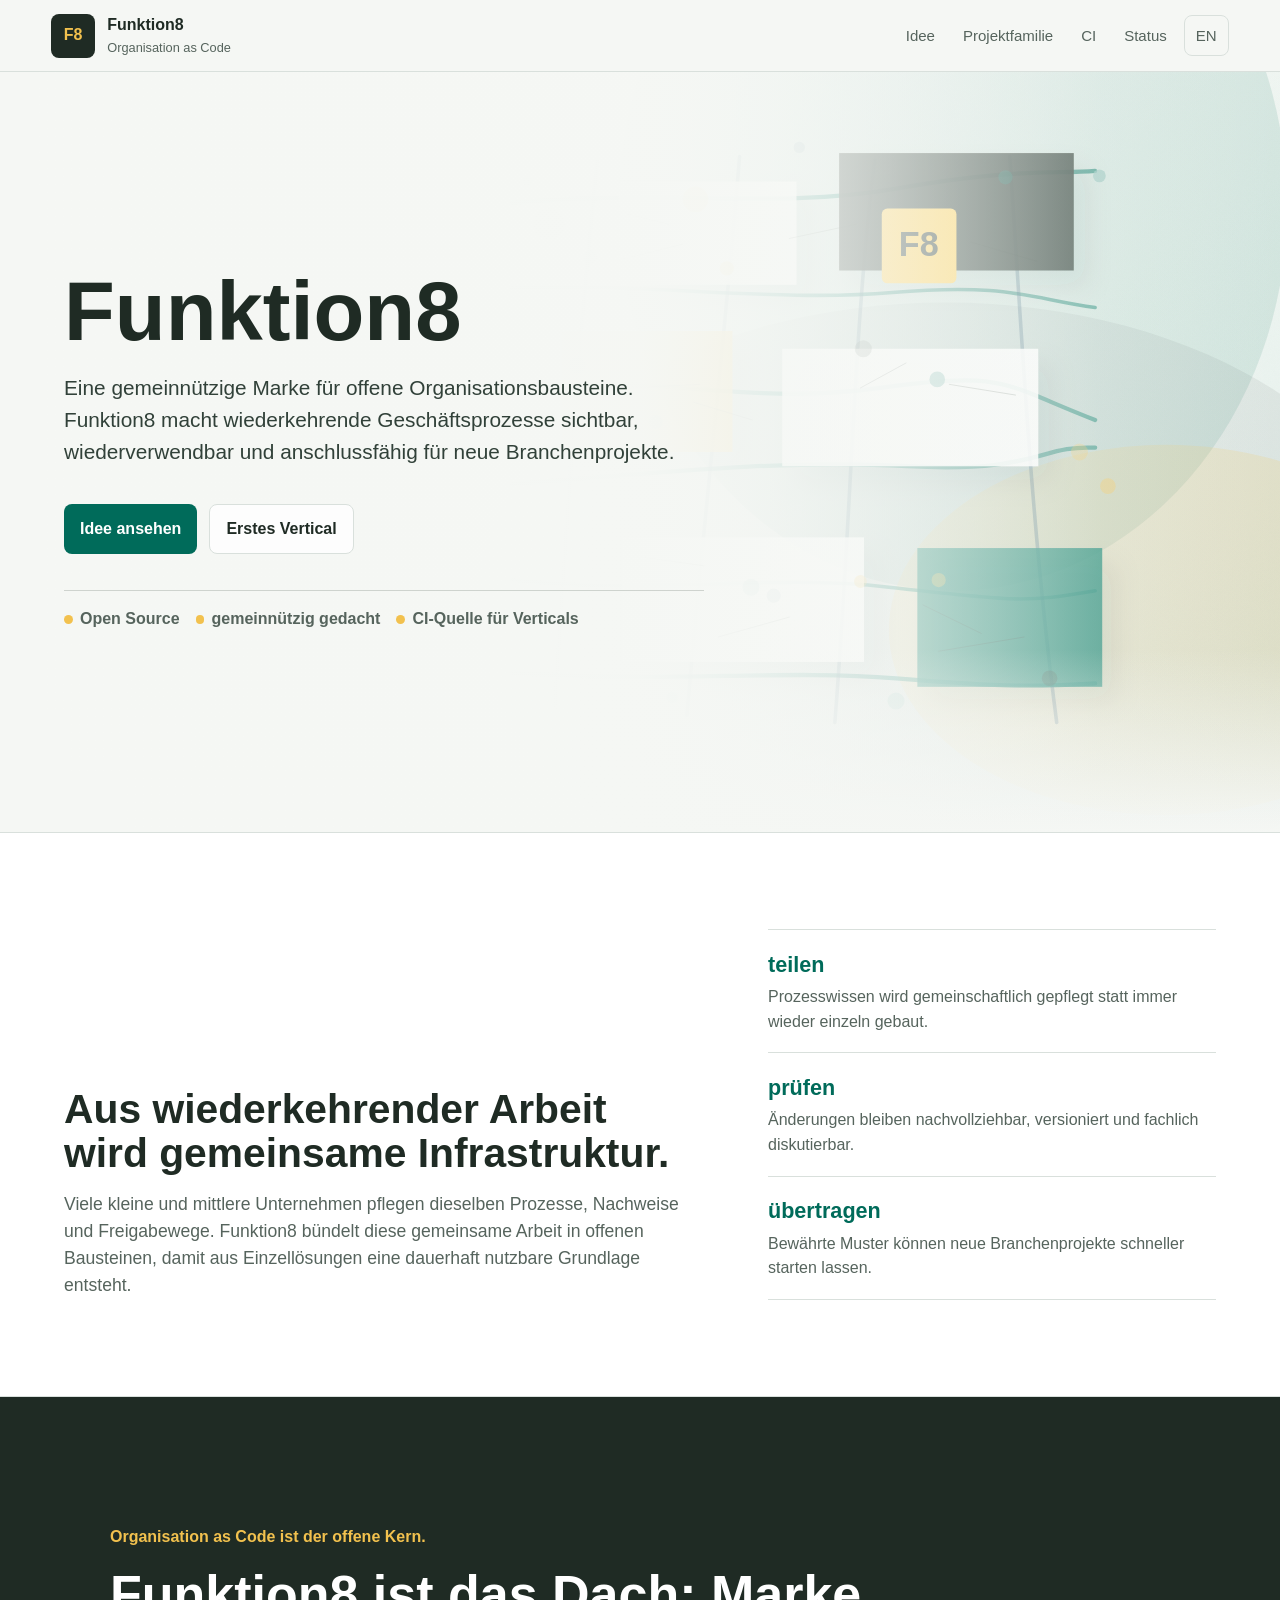
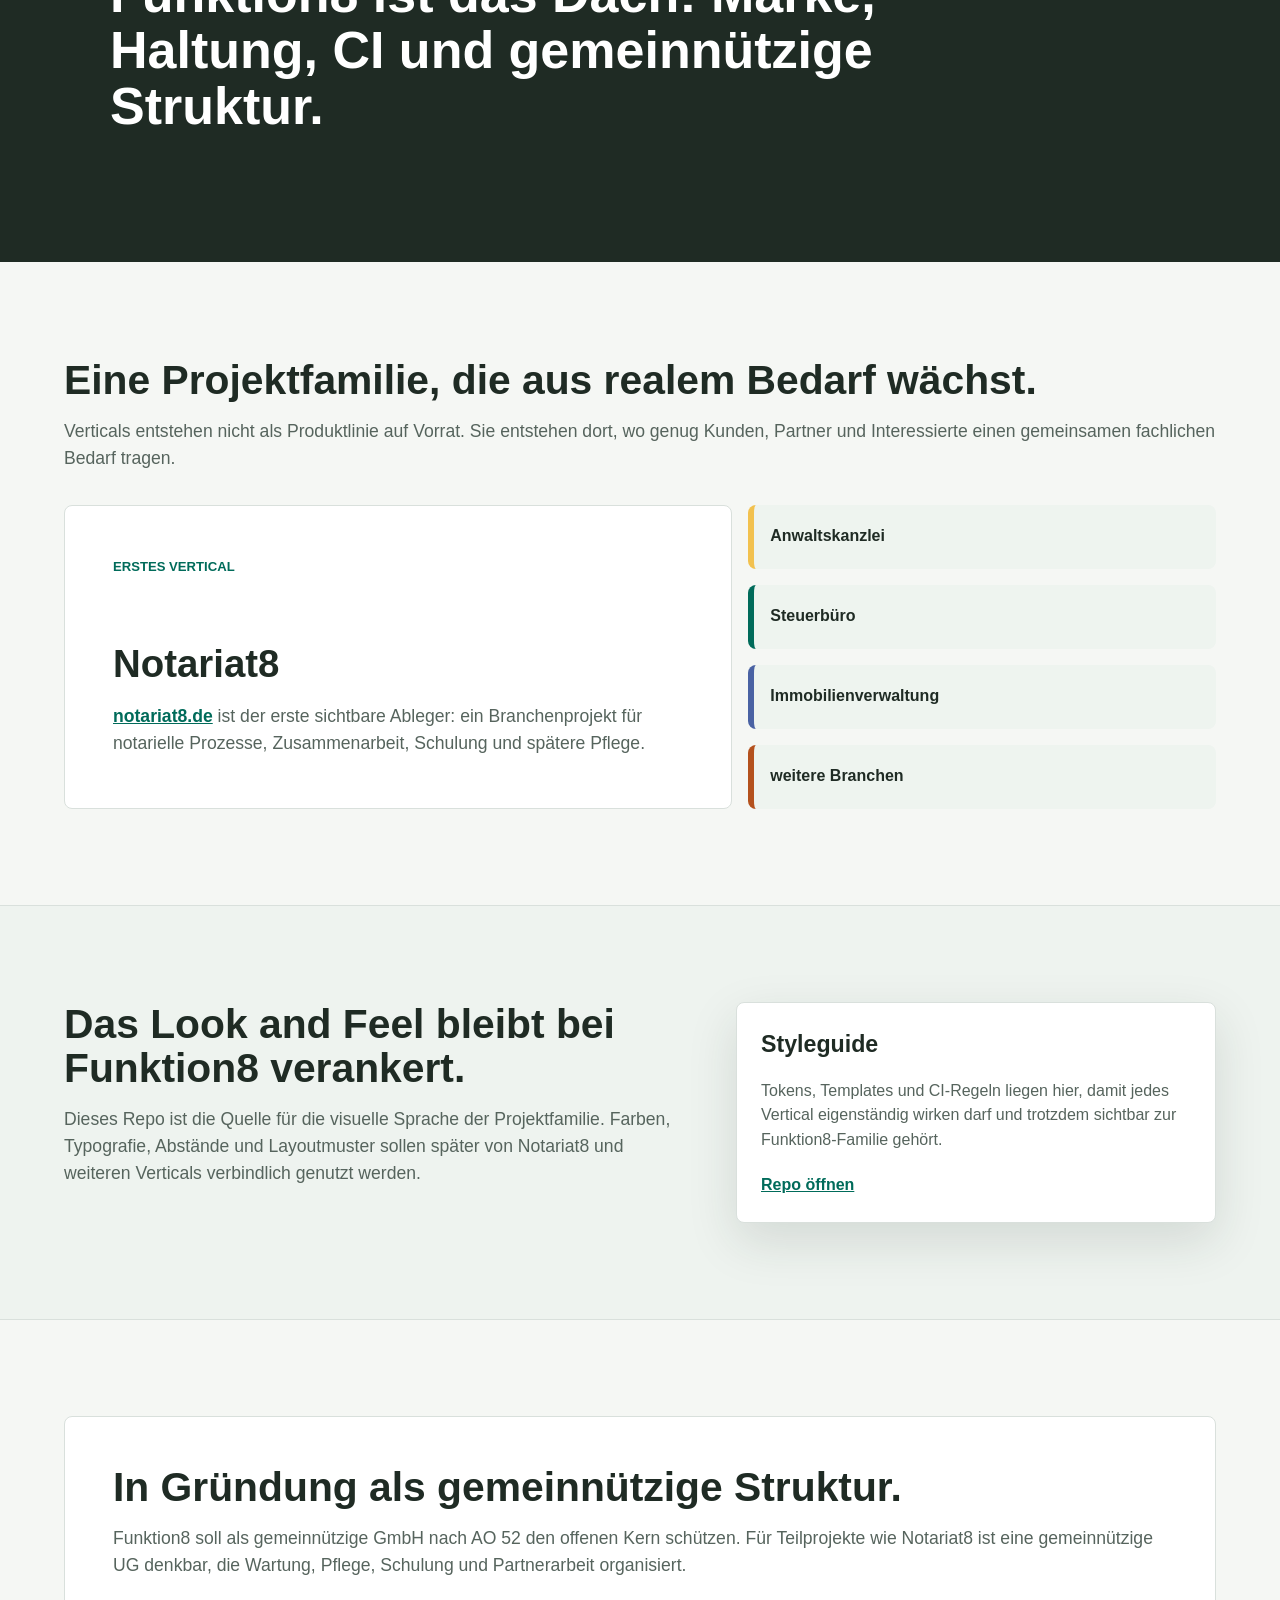
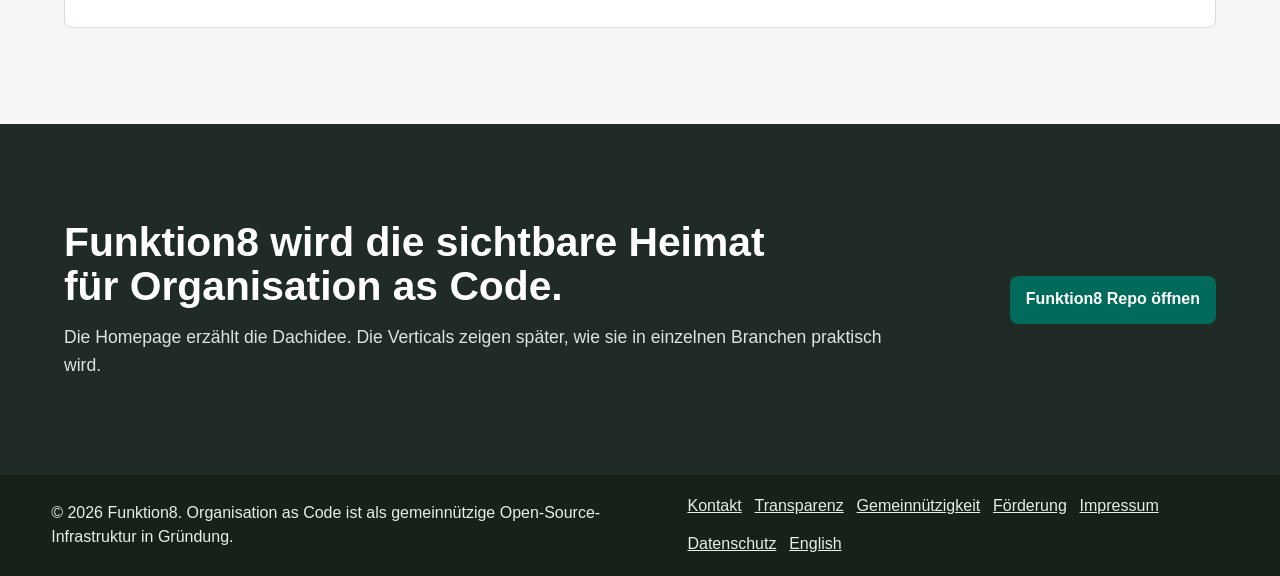
==== commit 29028144: "Add Funktion8 legal and contact pages" ====
--- a/index.html
+++ b/index.html
@@ -133,6 +133,10 @@
     <footer class="site-footer">
       <p>© 2026 Funktion8. Organisation as Code ist als gemeinnützige Open-Source-Infrastruktur in Gründung.</p>
       <nav aria-label="Footer Navigation">
+        <a href="kontakt.html">Kontakt</a>
+        <a href="transparenz.html">Transparenz</a>
+        <a href="gemeinnuetzigkeit.html">Gemeinnützigkeit</a>
+        <a href="foerderung.html">Förderung</a>
         <a href="impressum.html">Impressum</a>
         <a href="datenschutz.html">Datenschutz</a>
         <a href="en/" lang="en">English</a>
--- a/assets/site.css
+++ b/assets/site.css
@@ -497,7 +497,9 @@
 }
 
 .legal-page h1 {
-  font-size: 2.7rem;
+  font-size: clamp(2rem, 8vw, 2.7rem);
+  line-height: 1.05;
+  overflow-wrap: normal;
 }
 
 .legal-page h2 {
@@ -507,6 +509,10 @@
 
 .legal-page p {
   color: var(--muted);
+}
+
+.legal-note {
+  font-size: 0.95rem;
 }
 
 .legal-box {
@@ -569,8 +575,22 @@
     display: flex;
   }
 
+  .site-nav.page-nav {
+    background: transparent;
+    border-bottom: 0;
+    display: flex;
+    flex-direction: row;
+    flex-wrap: wrap;
+    padding: 0;
+    position: static;
+  }
+
   .site-nav a {
     width: 100%;
+  }
+
+  .site-nav.page-nav a {
+    width: auto;
   }
 
   h1 {
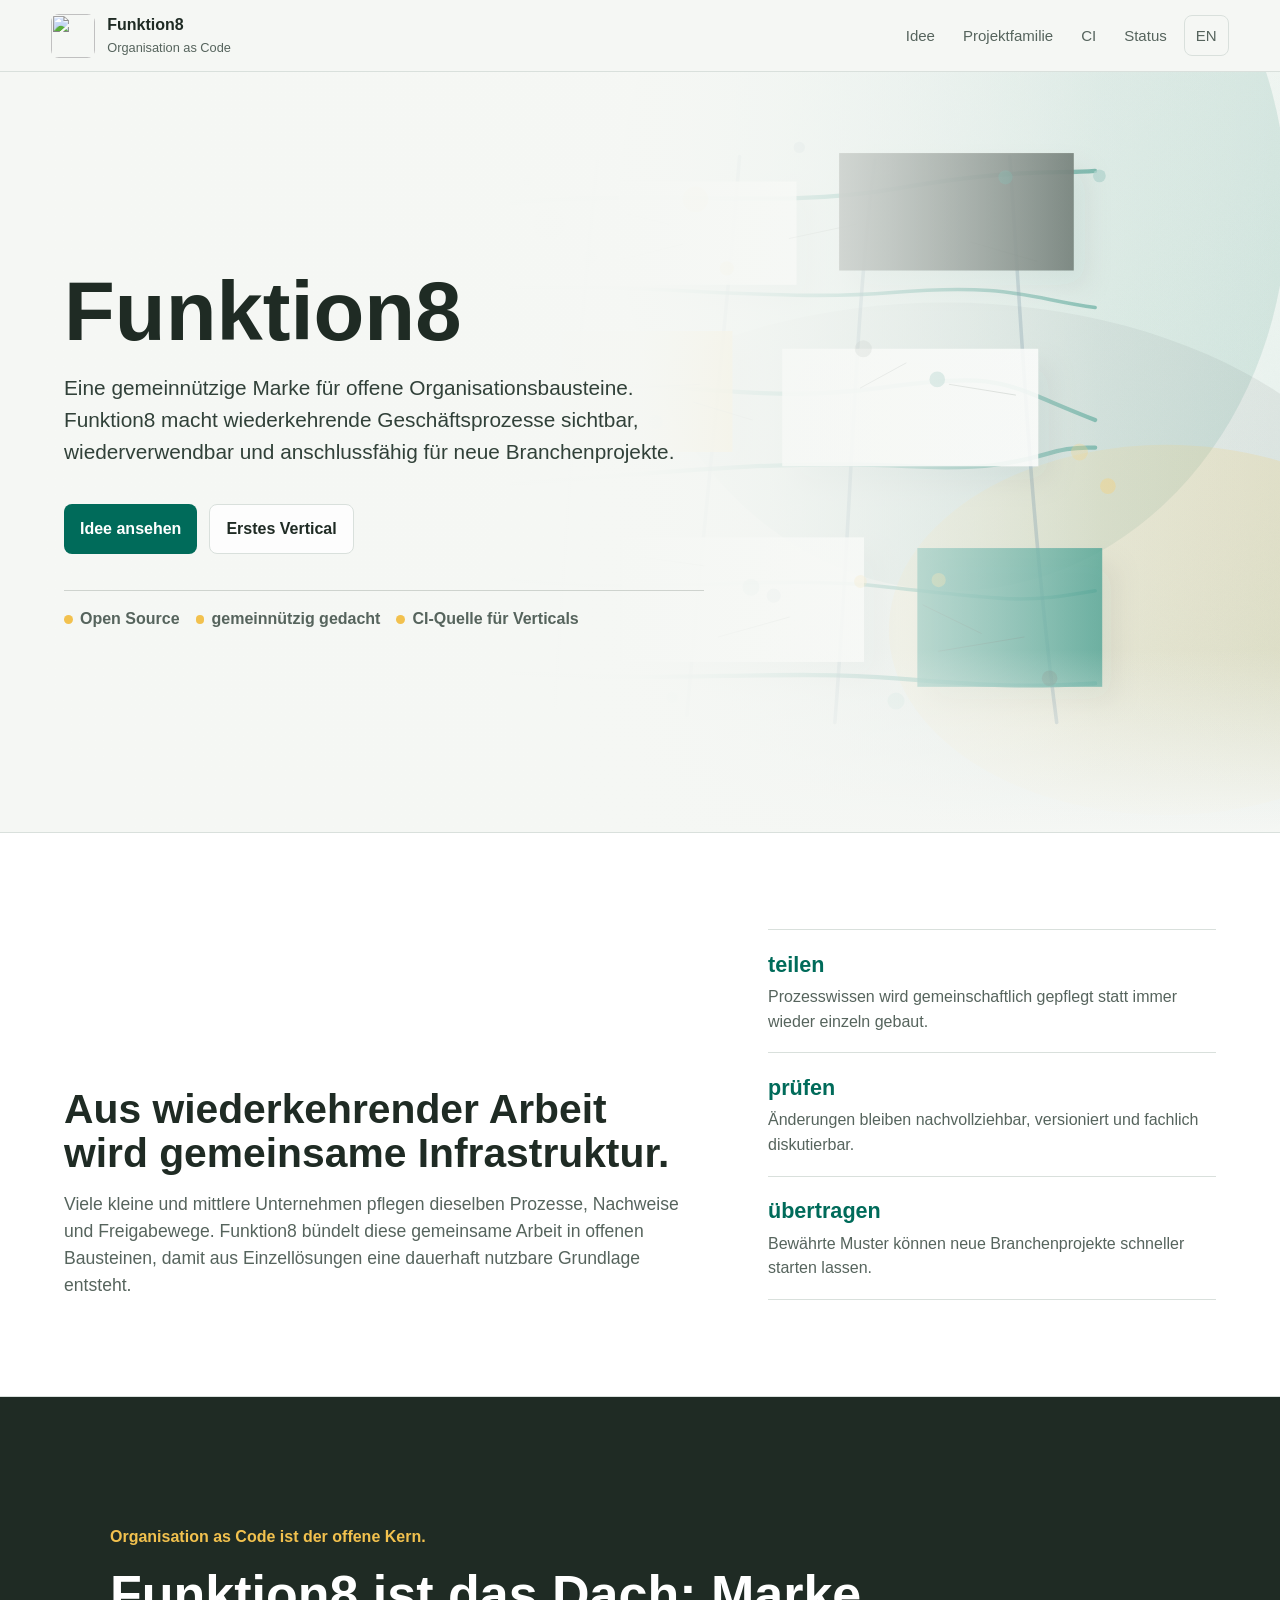
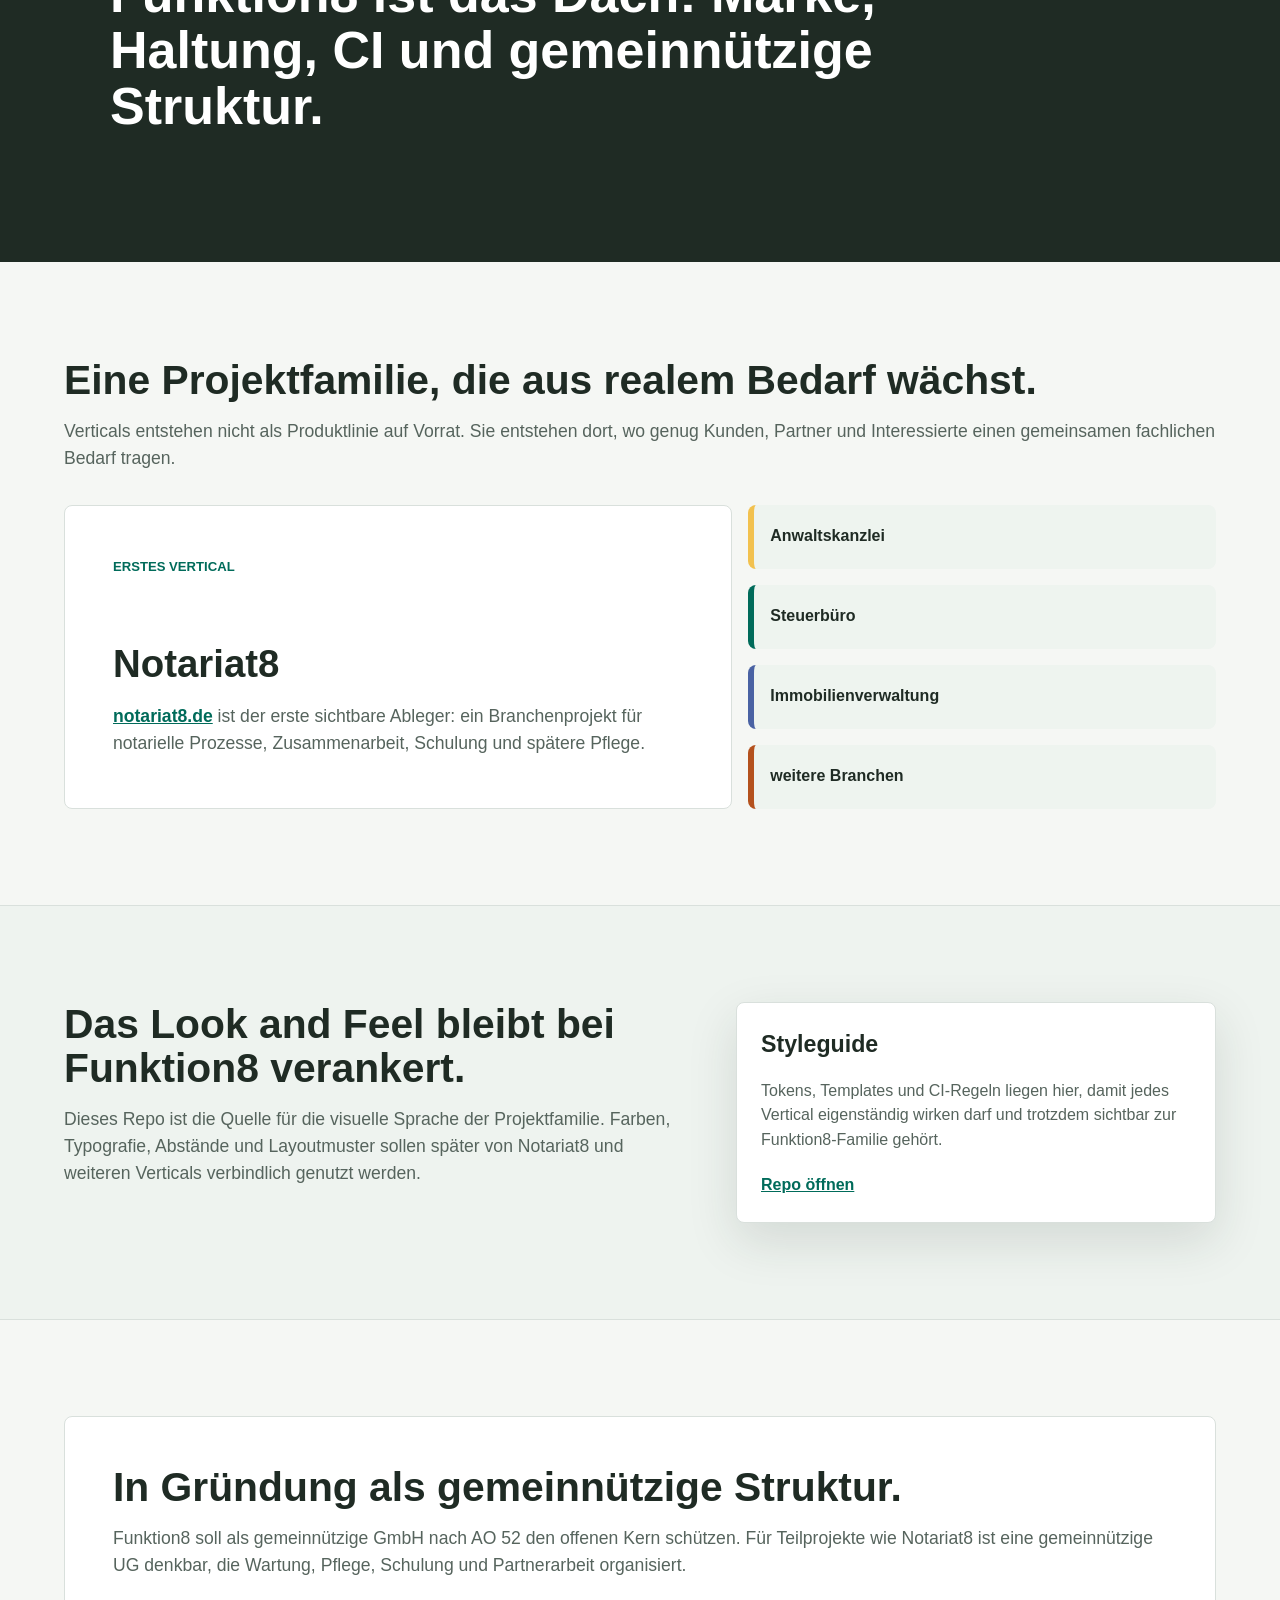
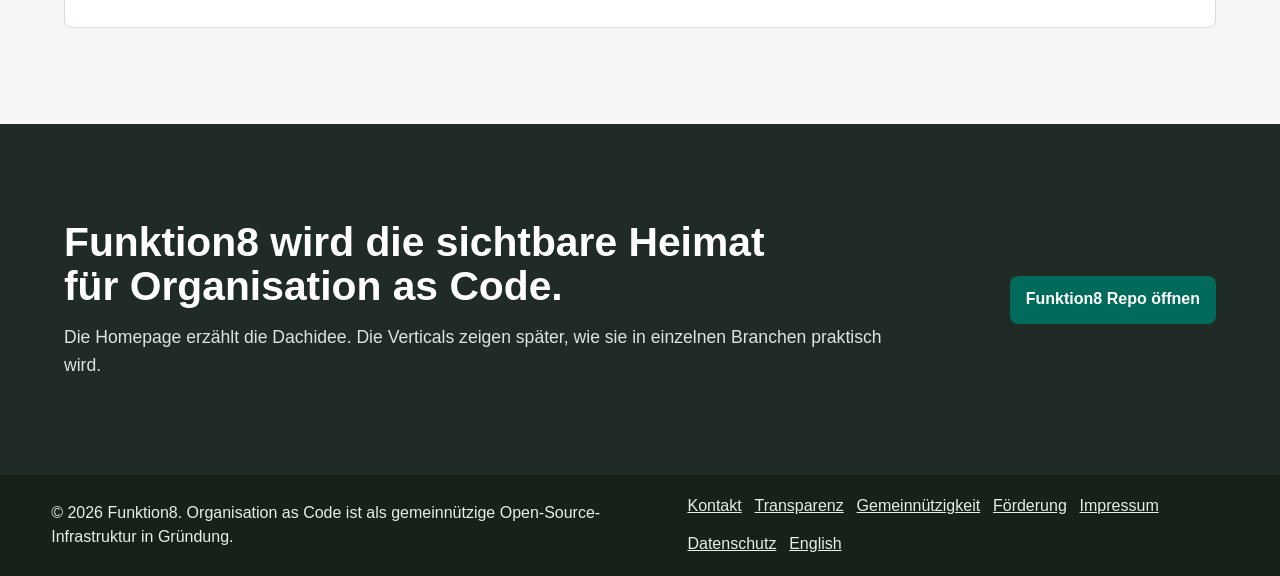
==== commit 52752f84: "Use central f8 brand asset" ====
--- a/index.html
+++ b/index.html
@@ -9,7 +9,7 @@
     <link rel="canonical" href="https://funktion8.de/">
     <link rel="alternate" hreflang="de" href="https://funktion8.de/">
     <link rel="alternate" hreflang="en" href="https://funktion8.de/en/">
-    <link rel="icon" href="assets/favicon.svg" type="image/svg+xml">
+    <link rel="icon" href="https://bild8.de/assets/8/svg/f8.svg" type="image/svg+xml">
     <link rel="preload" href="assets/funktion8-field.svg" as="image">
     <link rel="stylesheet" href="assets/site.css">
     <script src="assets/site.js" defer></script>
@@ -18,7 +18,7 @@
     <a class="skip-link" href="#content">Zum Inhalt springen</a>
     <header class="site-header">
       <a class="brand" href="./" aria-label="Funktion8 Startseite">
-        <span class="brand-mark" aria-hidden="true">F8</span>
+        <img class="brand-mark" src="https://bild8.de/assets/8/svg/f8.svg" alt="" width="44" height="44" aria-hidden="true">
         <span>
           <strong>Funktion8</strong>
           <small>Organisation as Code</small>
@@ -143,4 +143,4 @@
       </nav>
     </footer>
   </body>
-</html>
+</html>
--- a/assets/site.css
+++ b/assets/site.css
@@ -57,15 +57,11 @@
 }
 
 .brand-mark {
-  align-items: center;
-  background: var(--ink);
   border-radius: 8px;
-  color: var(--gold);
-  display: inline-flex;
+  display: block;
   flex: 0 0 44px;
-  font-weight: 700;
   height: 44px;
-  justify-content: center;
+  object-fit: contain;
   width: 44px;
 }
 
@@ -662,4 +658,4 @@
   .vertical-primary span {
     margin-bottom: 2.5rem;
   }
-}
+}
